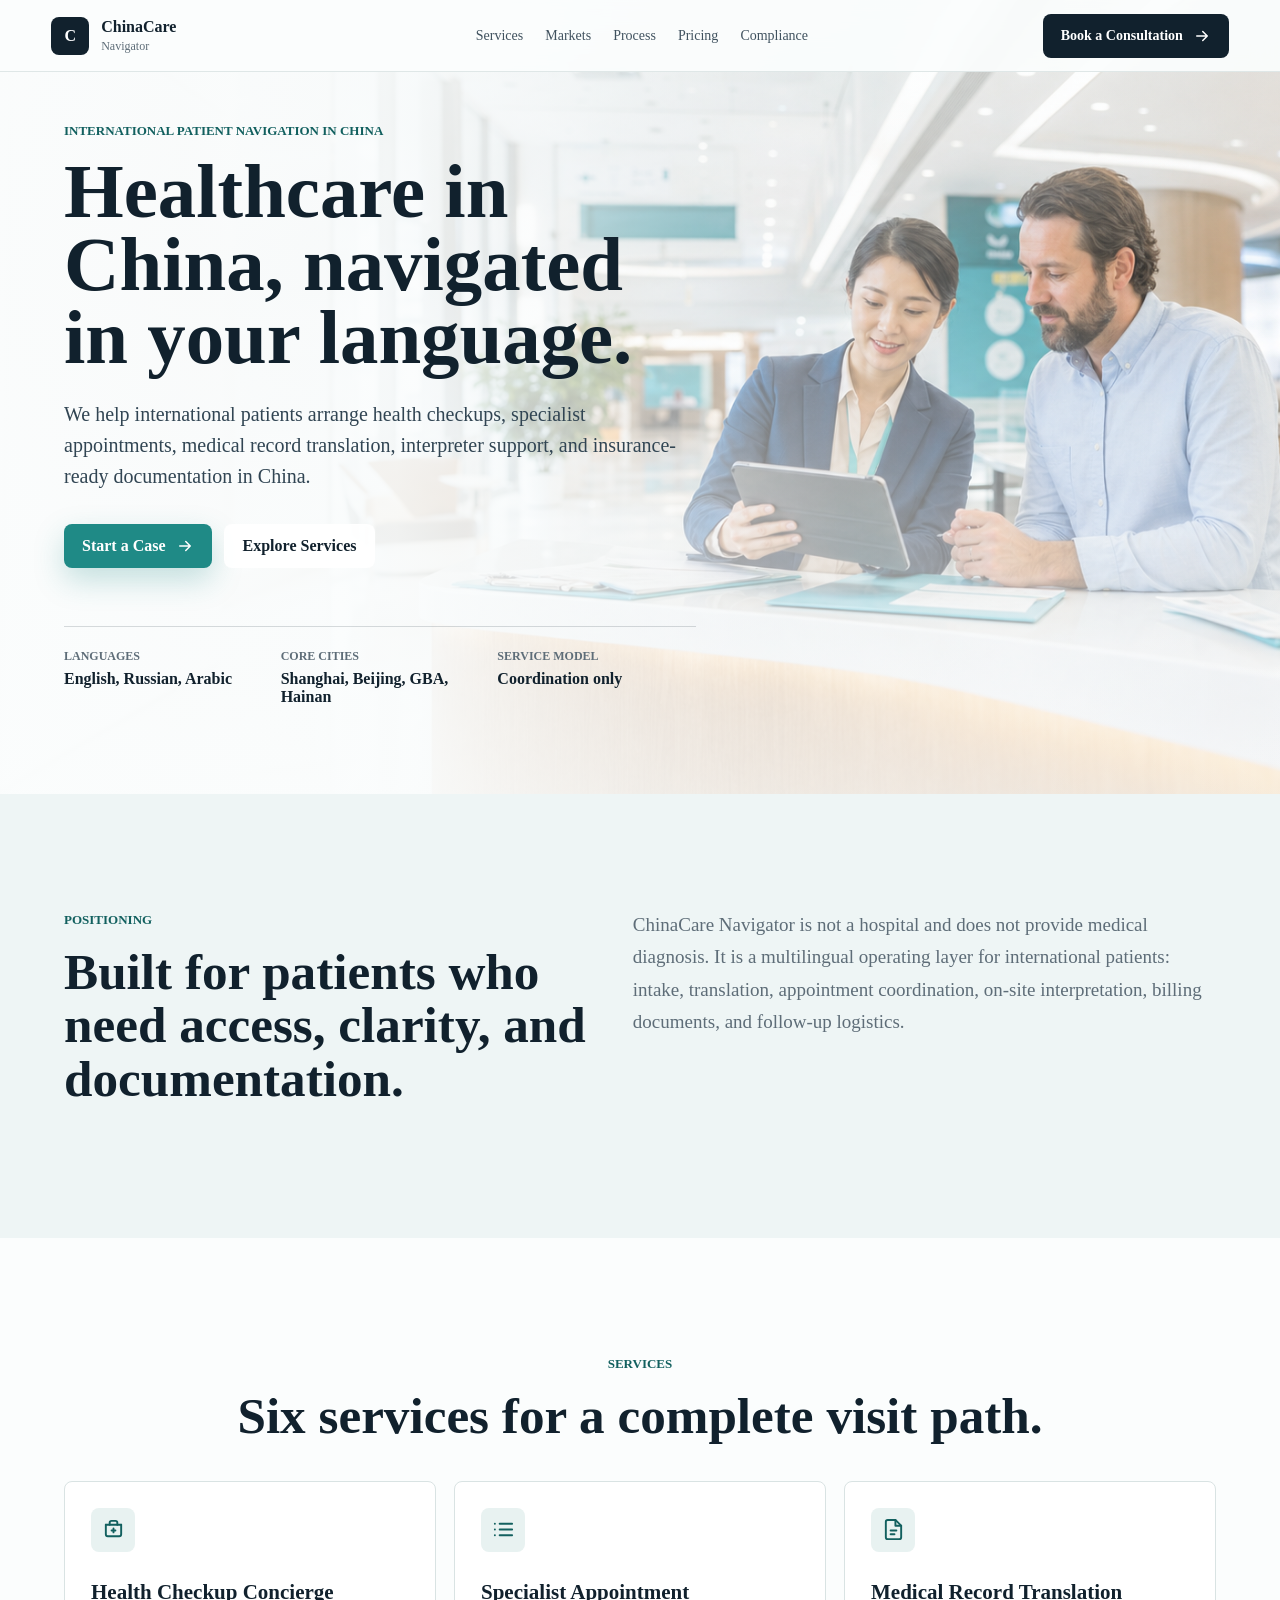
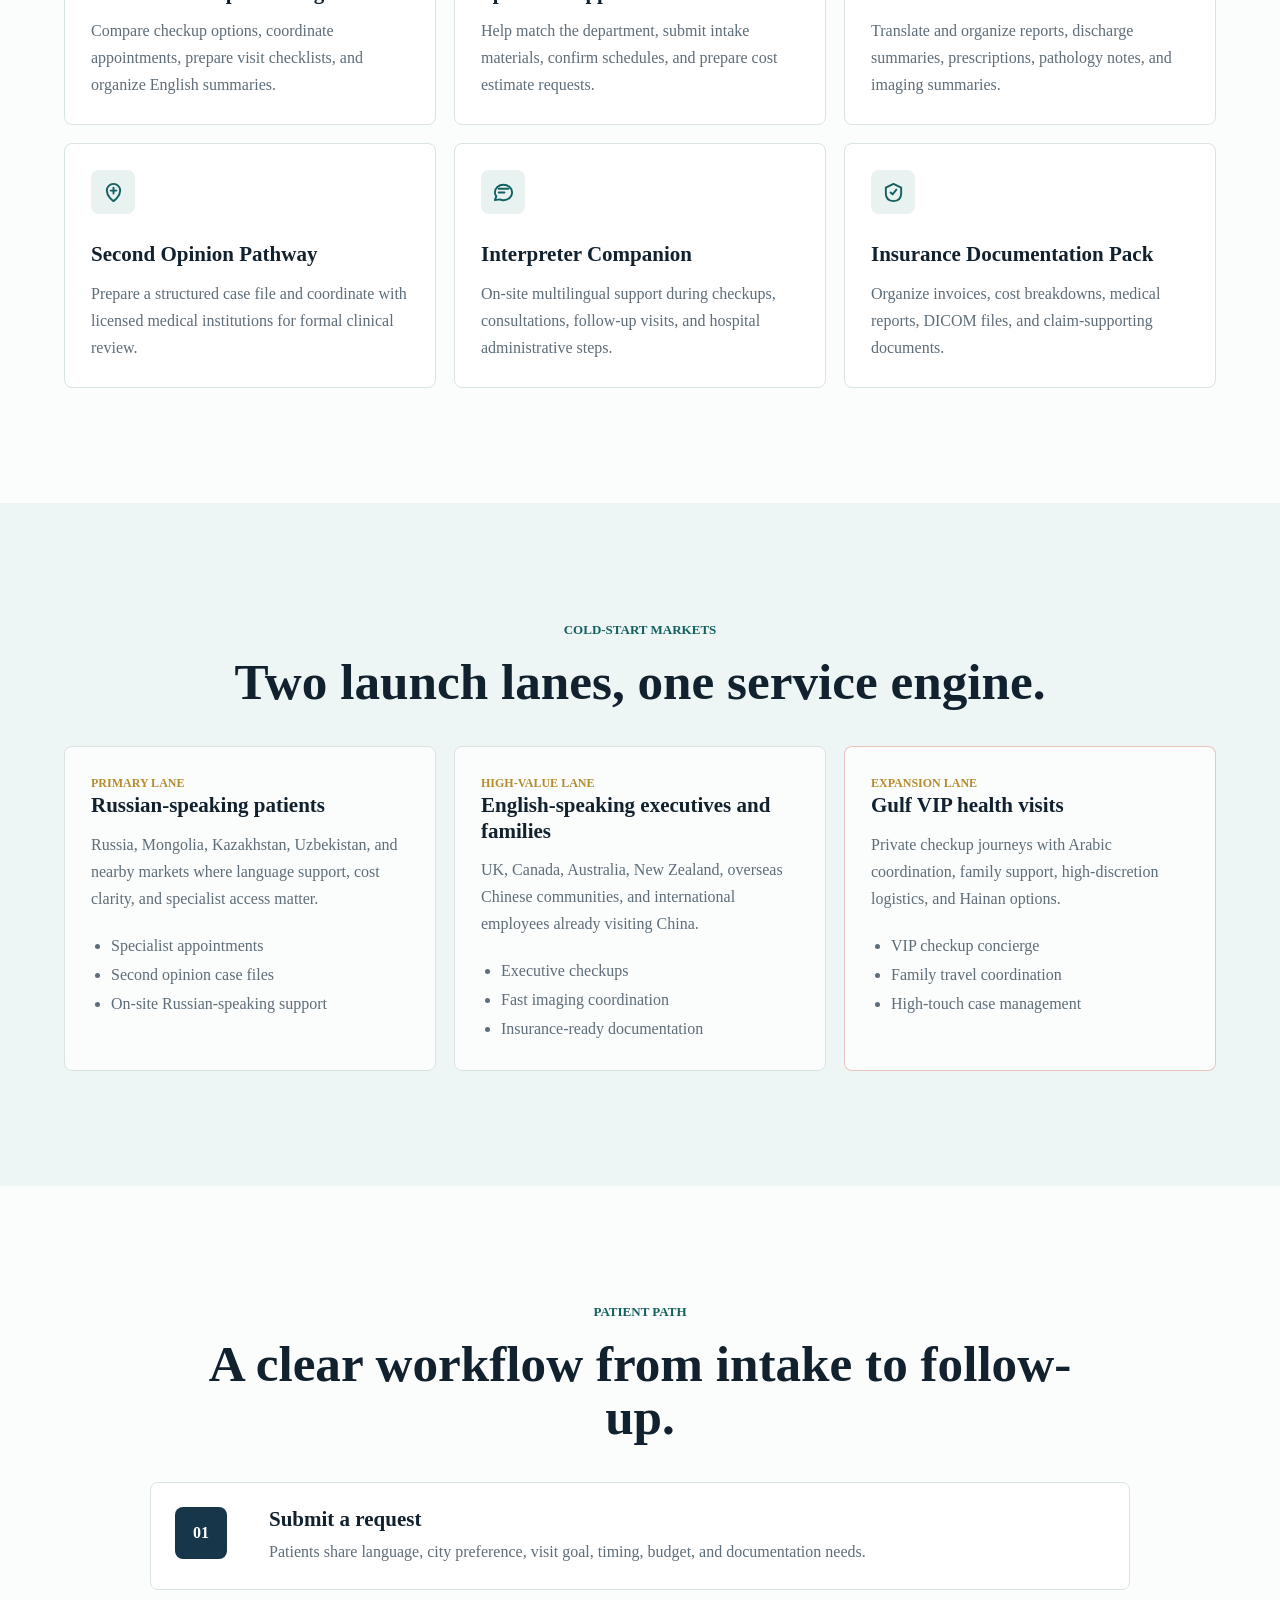
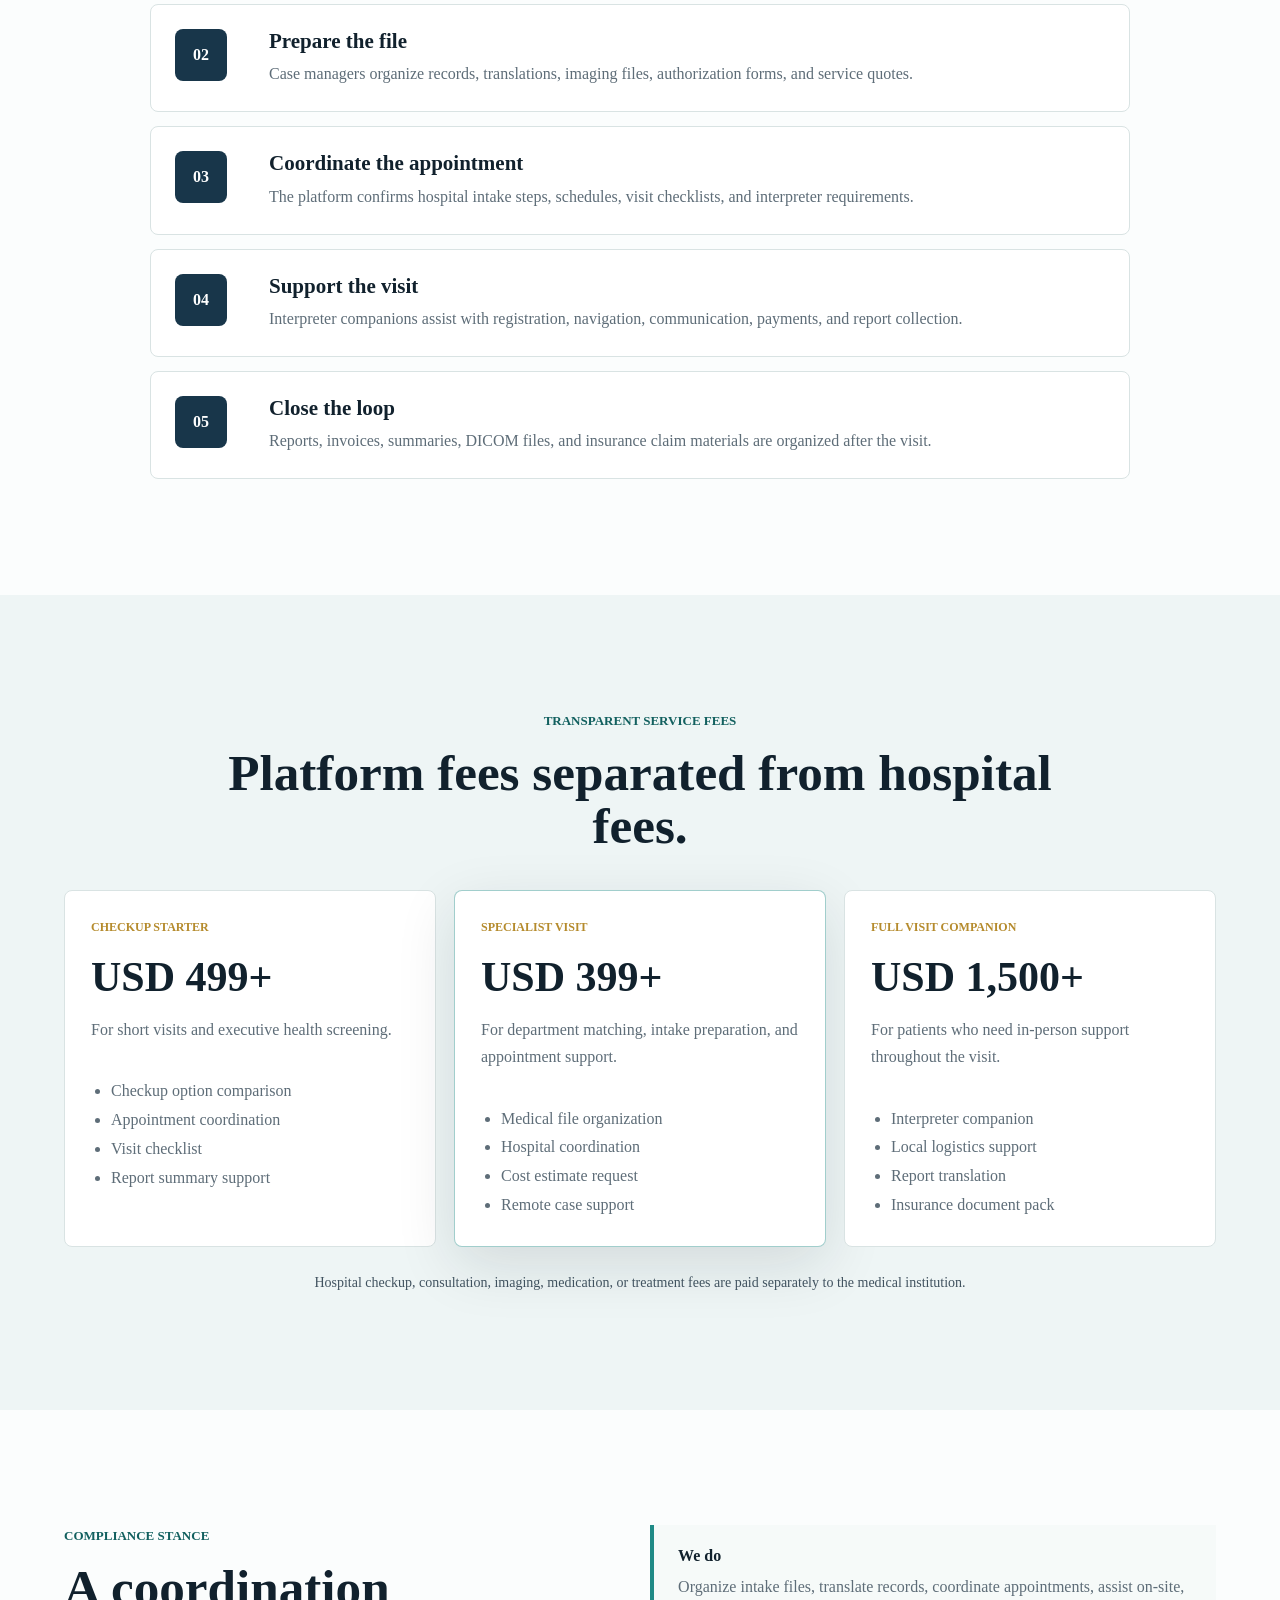
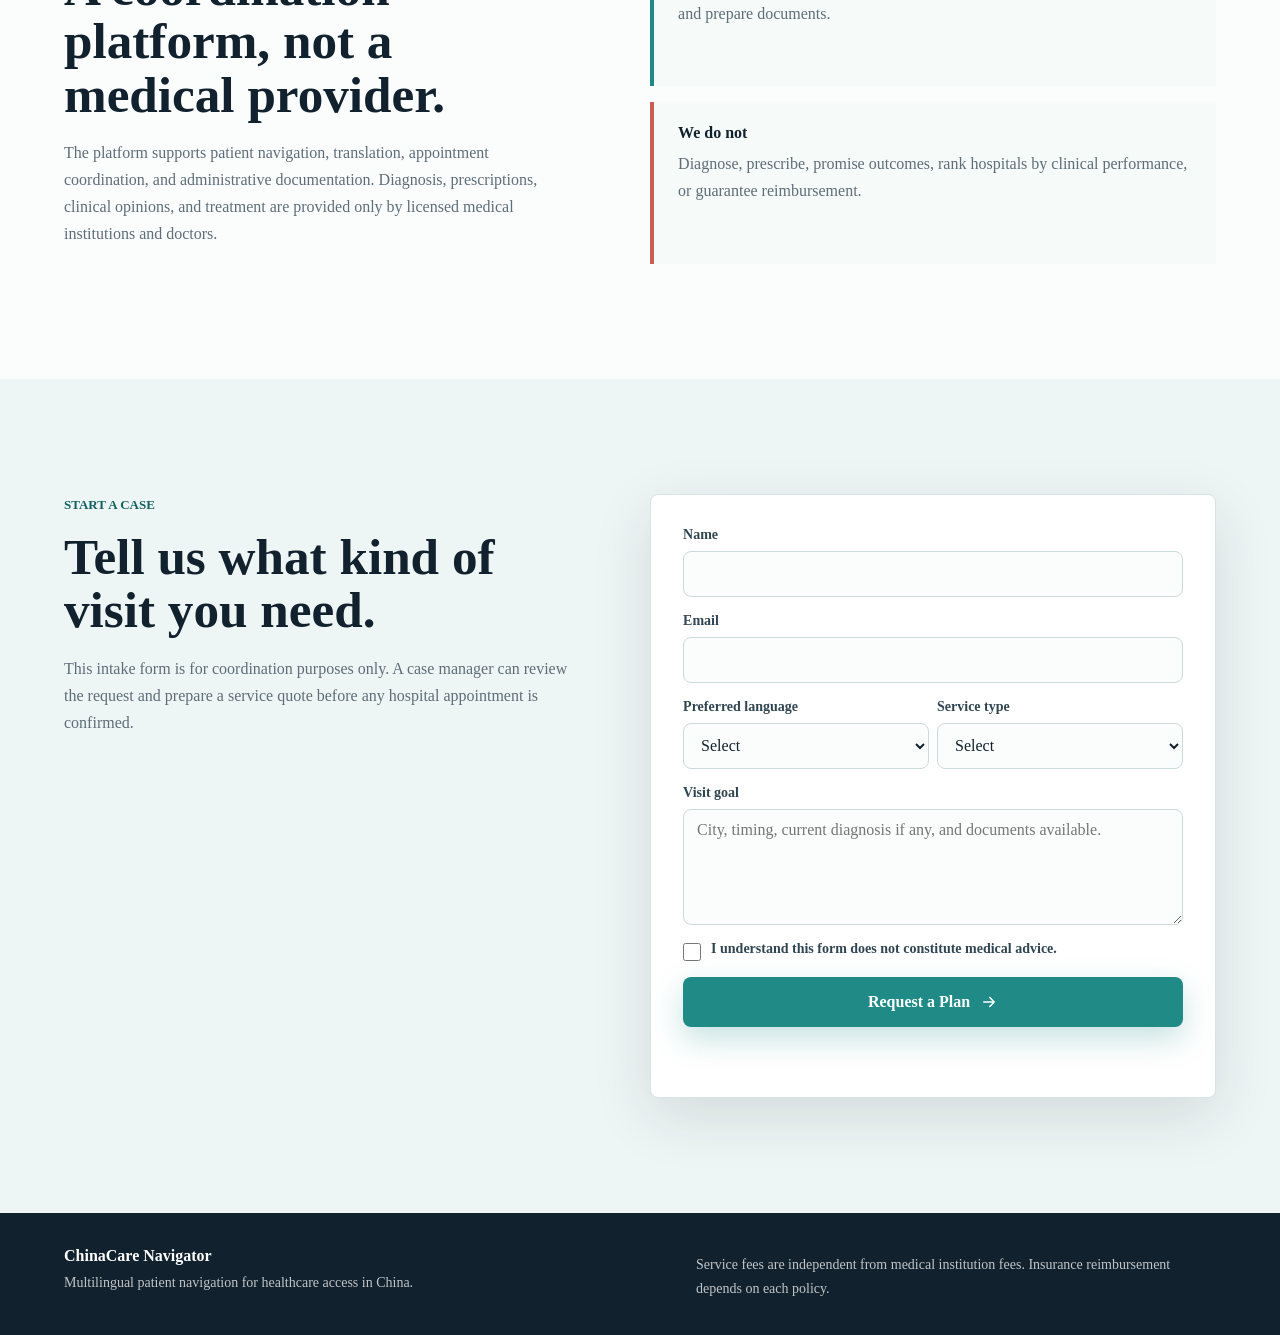
==== index.html @ fc496b17 "Create ChinaCare Navigator landing page" ====
<!doctype html>
<html lang="en">
  <head>
    <meta charset="utf-8">
    <meta name="viewport" content="width=device-width, initial-scale=1">
    <title>ChinaCare Navigator | Multilingual Patient Navigation in China</title>
    <meta
      name="description"
      content="Multilingual patient navigation for health checkups, specialist appointments, medical record translation, interpreter support, and insurance documentation in China."
    >
    <link rel="stylesheet" href="styles.css">
  </head>
  <body>
    <header class="site-header" data-elevated="false">
      <a class="brand" href="#top" aria-label="ChinaCare Navigator home">
        <span class="brand-mark" aria-hidden="true">C</span>
        <span>
          <strong>ChinaCare</strong>
          <small>Navigator</small>
        </span>
      </a>
      <nav class="nav-links" aria-label="Primary navigation">
        <a href="#services">Services</a>
        <a href="#markets">Markets</a>
        <a href="#process">Process</a>
        <a href="#pricing">Pricing</a>
        <a href="#compliance">Compliance</a>
      </nav>
      <a class="header-cta" href="#contact">
        <span>Book a Consultation</span>
        <svg viewBox="0 0 24 24" aria-hidden="true">
          <path d="M5 12h14m-6-6 6 6-6 6"></path>
        </svg>
      </a>
    </header>

    <main id="top">
      <section class="hero" aria-labelledby="hero-title">
        <img class="hero-image" src="assets/hero-concierge.png" alt="A multilingual patient navigator helping an international patient review documents in a modern hospital.">
        <div class="hero-shade" aria-hidden="true"></div>
        <div class="hero-content">
          <p class="eyebrow">International patient navigation in China</p>
          <h1 id="hero-title">Healthcare in China, navigated in your language.</h1>
          <p class="hero-copy">
            We help international patients arrange health checkups, specialist appointments, medical record translation,
            interpreter support, and insurance-ready documentation in China.
          </p>
          <div class="hero-actions" aria-label="Primary actions">
            <a class="button primary" href="#contact">
              <span>Start a Case</span>
              <svg viewBox="0 0 24 24" aria-hidden="true">
                <path d="M5 12h14m-6-6 6 6-6 6"></path>
              </svg>
            </a>
            <a class="button secondary" href="#services">Explore Services</a>
          </div>
          <dl class="hero-metrics" aria-label="Launch focus">
            <div>
              <dt>Languages</dt>
              <dd>English, Russian, Arabic</dd>
            </div>
            <div>
              <dt>Core cities</dt>
              <dd>Shanghai, Beijing, GBA, Hainan</dd>
            </div>
            <div>
              <dt>Service model</dt>
              <dd>Coordination only</dd>
            </div>
          </dl>
        </div>
      </section>

      <section class="intro band">
        <div class="section-grid">
          <div>
            <p class="eyebrow">Positioning</p>
            <h2>Built for patients who need access, clarity, and documentation.</h2>
          </div>
          <p>
            ChinaCare Navigator is not a hospital and does not provide medical diagnosis. It is a multilingual operating
            layer for international patients: intake, translation, appointment coordination, on-site interpretation,
            billing documents, and follow-up logistics.
          </p>
        </div>
      </section>

      <section class="services section" id="services" aria-labelledby="services-title">
        <div class="section-head">
          <p class="eyebrow">Services</p>
          <h2 id="services-title">Six services for a complete visit path.</h2>
        </div>
        <div class="card-grid services-grid">
          <article class="service-card">
            <span class="icon" aria-hidden="true">
              <svg viewBox="0 0 24 24"><path d="M20 7v10a2 2 0 0 1-2 2H6a2 2 0 0 1-2-2V7"></path><path d="M8 7V5a2 2 0 0 1 2-2h4a2 2 0 0 1 2 2v2"></path><path d="M4 7h16"></path><path d="M12 11v4m-2-2h4"></path></svg>
            </span>
            <h3>Health Checkup Concierge</h3>
            <p>Compare checkup options, coordinate appointments, prepare visit checklists, and organize English summaries.</p>
          </article>
          <article class="service-card">
            <span class="icon" aria-hidden="true">
              <svg viewBox="0 0 24 24"><path d="M8 6h13"></path><path d="M8 12h13"></path><path d="M8 18h13"></path><path d="M3 6h.01"></path><path d="M3 12h.01"></path><path d="M3 18h.01"></path></svg>
            </span>
            <h3>Specialist Appointment</h3>
            <p>Help match the department, submit intake materials, confirm schedules, and prepare cost estimate requests.</p>
          </article>
          <article class="service-card">
            <span class="icon" aria-hidden="true">
              <svg viewBox="0 0 24 24"><path d="M14 2H6a2 2 0 0 0-2 2v16a2 2 0 0 0 2 2h12a2 2 0 0 0 2-2V8z"></path><path d="M14 2v6h6"></path><path d="M9 13h6"></path><path d="M9 17h4"></path></svg>
            </span>
            <h3>Medical Record Translation</h3>
            <p>Translate and organize reports, discharge summaries, prescriptions, pathology notes, and imaging summaries.</p>
          </article>
          <article class="service-card">
            <span class="icon" aria-hidden="true">
              <svg viewBox="0 0 24 24"><path d="M12 21s7-4.6 7-11a7 7 0 1 0-14 0c0 6.4 7 11 7 11z"></path><path d="M9 10h6"></path><path d="M12 7v6"></path></svg>
            </span>
            <h3>Second Opinion Pathway</h3>
            <p>Prepare a structured case file and coordinate with licensed medical institutions for formal clinical review.</p>
          </article>
          <article class="service-card">
            <span class="icon" aria-hidden="true">
              <svg viewBox="0 0 24 24"><path d="M7 8h10"></path><path d="M7 12h6"></path><path d="M21 12c0 4.4-4 8-9 8a10 10 0 0 1-4-.8L3 20l1.5-4A7.2 7.2 0 0 1 3 12c0-4.4 4-8 9-8s9 3.6 9 8z"></path></svg>
            </span>
            <h3>Interpreter Companion</h3>
            <p>On-site multilingual support during checkups, consultations, follow-up visits, and hospital administrative steps.</p>
          </article>
          <article class="service-card">
            <span class="icon" aria-hidden="true">
              <svg viewBox="0 0 24 24"><path d="M12 3 4 7v6c0 5 3.4 7.7 8 8 4.6-.3 8-3 8-8V7z"></path><path d="m9 12 2 2 4-5"></path></svg>
            </span>
            <h3>Insurance Documentation Pack</h3>
            <p>Organize invoices, cost breakdowns, medical reports, DICOM files, and claim-supporting documents.</p>
          </article>
        </div>
      </section>

      <section class="markets band" id="markets" aria-labelledby="markets-title">
        <div class="section-head">
          <p class="eyebrow">Cold-start markets</p>
          <h2 id="markets-title">Two launch lanes, one service engine.</h2>
        </div>
        <div class="market-layout">
          <article class="market-panel">
            <p class="market-kicker">Primary lane</p>
            <h3>Russian-speaking patients</h3>
            <p>Russia, Mongolia, Kazakhstan, Uzbekistan, and nearby markets where language support, cost clarity, and specialist access matter.</p>
            <ul>
              <li>Specialist appointments</li>
              <li>Second opinion case files</li>
              <li>On-site Russian-speaking support</li>
            </ul>
          </article>
          <article class="market-panel">
            <p class="market-kicker">High-value lane</p>
            <h3>English-speaking executives and families</h3>
            <p>UK, Canada, Australia, New Zealand, overseas Chinese communities, and international employees already visiting China.</p>
            <ul>
              <li>Executive checkups</li>
              <li>Fast imaging coordination</li>
              <li>Insurance-ready documentation</li>
            </ul>
          </article>
          <article class="market-panel accent">
            <p class="market-kicker">Expansion lane</p>
            <h3>Gulf VIP health visits</h3>
            <p>Private checkup journeys with Arabic coordination, family support, high-discretion logistics, and Hainan options.</p>
            <ul>
              <li>VIP checkup concierge</li>
              <li>Family travel coordination</li>
              <li>High-touch case management</li>
            </ul>
          </article>
        </div>
      </section>

      <section class="process section" id="process" aria-labelledby="process-title">
        <div class="section-head">
          <p class="eyebrow">Patient path</p>
          <h2 id="process-title">A clear workflow from intake to follow-up.</h2>
        </div>
        <ol class="timeline">
          <li>
            <span>01</span>
            <div>
              <h3>Submit a request</h3>
              <p>Patients share language, city preference, visit goal, timing, budget, and documentation needs.</p>
            </div>
          </li>
          <li>
            <span>02</span>
            <div>
              <h3>Prepare the file</h3>
              <p>Case managers organize records, translations, imaging files, authorization forms, and service quotes.</p>
            </div>
          </li>
          <li>
            <span>03</span>
            <div>
              <h3>Coordinate the appointment</h3>
              <p>The platform confirms hospital intake steps, schedules, visit checklists, and interpreter requirements.</p>
            </div>
          </li>
          <li>
            <span>04</span>
            <div>
              <h3>Support the visit</h3>
              <p>Interpreter companions assist with registration, navigation, communication, payments, and report collection.</p>
            </div>
          </li>
          <li>
            <span>05</span>
            <div>
              <h3>Close the loop</h3>
              <p>Reports, invoices, summaries, DICOM files, and insurance claim materials are organized after the visit.</p>
            </div>
          </li>
        </ol>
      </section>

      <section class="pricing band" id="pricing" aria-labelledby="pricing-title">
        <div class="section-head">
          <p class="eyebrow">Transparent service fees</p>
          <h2 id="pricing-title">Platform fees separated from hospital fees.</h2>
        </div>
        <div class="pricing-grid">
          <article class="price-card">
            <p class="plan">Checkup Starter</p>
            <h3>USD 499+</h3>
            <p>For short visits and executive health screening.</p>
            <ul>
              <li>Checkup option comparison</li>
              <li>Appointment coordination</li>
              <li>Visit checklist</li>
              <li>Report summary support</li>
            </ul>
          </article>
          <article class="price-card featured">
            <p class="plan">Specialist Visit</p>
            <h3>USD 399+</h3>
            <p>For department matching, intake preparation, and appointment support.</p>
            <ul>
              <li>Medical file organization</li>
              <li>Hospital coordination</li>
              <li>Cost estimate request</li>
              <li>Remote case support</li>
            </ul>
          </article>
          <article class="price-card">
            <p class="plan">Full Visit Companion</p>
            <h3>USD 1,500+</h3>
            <p>For patients who need in-person support throughout the visit.</p>
            <ul>
              <li>Interpreter companion</li>
              <li>Local logistics support</li>
              <li>Report translation</li>
              <li>Insurance document pack</li>
            </ul>
          </article>
        </div>
        <p class="pricing-note">
          Hospital checkup, consultation, imaging, medication, or treatment fees are paid separately to the medical institution.
        </p>
      </section>

      <section class="compliance section" id="compliance" aria-labelledby="compliance-title">
        <div class="compliance-layout">
          <div>
            <p class="eyebrow">Compliance stance</p>
            <h2 id="compliance-title">A coordination platform, not a medical provider.</h2>
            <p>
              The platform supports patient navigation, translation, appointment coordination, and administrative
              documentation. Diagnosis, prescriptions, clinical opinions, and treatment are provided only by licensed
              medical institutions and doctors.
            </p>
          </div>
          <div class="rules">
            <div>
              <strong>We do</strong>
              <p>Organize intake files, translate records, coordinate appointments, assist on-site, and prepare documents.</p>
            </div>
            <div>
              <strong>We do not</strong>
              <p>Diagnose, prescribe, promise outcomes, rank hospitals by clinical performance, or guarantee reimbursement.</p>
            </div>
          </div>
        </div>
      </section>

      <section class="contact band" id="contact" aria-labelledby="contact-title">
        <div class="contact-layout">
          <div>
            <p class="eyebrow">Start a case</p>
            <h2 id="contact-title">Tell us what kind of visit you need.</h2>
            <p>
              This intake form is for coordination purposes only. A case manager can review the request and prepare a
              service quote before any hospital appointment is confirmed.
            </p>
          </div>
          <form class="intake-form" id="intake-form" novalidate>
            <div class="form-row">
              <label for="name">Name</label>
              <input id="name" name="name" type="text" autocomplete="name" required>
            </div>
            <div class="form-row">
              <label for="email">Email</label>
              <input id="email" name="email" type="email" autocomplete="email" required>
            </div>
            <div class="form-row split">
              <div>
                <label for="language">Preferred language</label>
                <select id="language" name="language" required>
                  <option value="">Select</option>
                  <option>English</option>
                  <option>Russian</option>
                  <option>Arabic</option>
                  <option>Chinese</option>
                  <option>Other</option>
                </select>
              </div>
              <div>
                <label for="service">Service type</label>
                <select id="service" name="service" required>
                  <option value="">Select</option>
                  <option>Health checkup</option>
                  <option>Specialist appointment</option>
                  <option>Second opinion</option>
                  <option>Interpreter companion</option>
                  <option>Insurance documentation</option>
                </select>
              </div>
            </div>
            <div class="form-row">
              <label for="message">Visit goal</label>
              <textarea id="message" name="message" rows="4" placeholder="City, timing, current diagnosis if any, and documents available." required></textarea>
            </div>
            <label class="consent">
              <input type="checkbox" id="consent" required>
              <span>I understand this form does not constitute medical advice.</span>
            </label>
            <button class="button primary form-button" type="submit">
              <span>Request a Plan</span>
              <svg viewBox="0 0 24 24" aria-hidden="true">
                <path d="M5 12h14m-6-6 6 6-6 6"></path>
              </svg>
            </button>
            <p class="form-status" id="form-status" role="status" aria-live="polite"></p>
          </form>
        </div>
      </section>
    </main>

    <footer class="site-footer">
      <div>
        <strong>ChinaCare Navigator</strong>
        <p>Multilingual patient navigation for healthcare access in China.</p>
      </div>
      <p>Service fees are independent from medical institution fees. Insurance reimbursement depends on each policy.</p>
    </footer>

    <script src="script.js"></script>
  </body>
</html>
---- styles.css ----
:root {
  --ink: #11212d;
  --muted: #5e6d78;
  --soft: #eef5f5;
  --panel: #ffffff;
  --line: #d9e3e3;
  --teal: #1f8a86;
  --teal-dark: #12605f;
  --coral: #c85f50;
  --gold: #b58b2d;
  --navy: #18364a;
  --shadow: 0 18px 60px rgba(17, 33, 45, 0.12);
  color-scheme: light;
}

* {
  box-sizing: border-box;
}

html {
  scroll-behavior: smooth;
}

body {
  margin: 0;
  color: var(--ink);
  font-family: Inter, ui-sans-serif, system-ui, -apple-system, BlinkMacSystemFont, "Segoe UI", Arial, sans-serif;
  background: #fbfdfd;
}

body,
button,
input,
select,
textarea {
  font: inherit;
}

a {
  color: inherit;
  text-decoration: none;
}

img {
  display: block;
  max-width: 100%;
}

svg {
  fill: none;
  stroke: currentColor;
  stroke-linecap: round;
  stroke-linejoin: round;
  stroke-width: 2;
}

.site-header {
  align-items: center;
  background: rgba(251, 253, 253, 0.92);
  border-bottom: 1px solid rgba(217, 227, 227, 0.8);
  display: flex;
  gap: 24px;
  height: 72px;
  justify-content: space-between;
  left: 0;
  padding: 0 clamp(18px, 4vw, 56px);
  position: fixed;
  right: 0;
  top: 0;
  z-index: 10;
  backdrop-filter: blur(14px);
}

.site-header[data-elevated="true"] {
  box-shadow: 0 10px 28px rgba(17, 33, 45, 0.08);
}

.brand {
  align-items: center;
  display: inline-flex;
  gap: 12px;
  min-width: 190px;
}

.brand-mark {
  align-items: center;
  background: var(--ink);
  border-radius: 8px;
  color: #fff;
  display: inline-flex;
  font-weight: 800;
  height: 38px;
  justify-content: center;
  width: 38px;
}

.brand strong,
.brand small {
  display: block;
  line-height: 1.05;
}

.brand small {
  color: var(--muted);
  font-size: 12px;
  margin-top: 4px;
}

.nav-links {
  align-items: center;
  display: flex;
  gap: 22px;
  color: #40525f;
  font-size: 14px;
}

.nav-links a {
  padding: 10px 0;
}

.nav-links a:hover {
  color: var(--teal-dark);
}

.header-cta,
.button {
  align-items: center;
  border-radius: 8px;
  display: inline-flex;
  font-weight: 750;
  gap: 10px;
  justify-content: center;
  min-height: 44px;
  padding: 0 18px;
  transition: transform 160ms ease, box-shadow 160ms ease, background 160ms ease;
  white-space: nowrap;
}

.header-cta {
  background: var(--ink);
  color: #fff;
  font-size: 14px;
}

.button svg,
.header-cta svg {
  height: 18px;
  width: 18px;
}

.button:hover,
.header-cta:hover {
  transform: translateY(-1px);
}

.button.primary {
  background: var(--teal);
  box-shadow: 0 12px 30px rgba(31, 138, 134, 0.25);
  color: #fff;
}

.button.primary:hover {
  background: var(--teal-dark);
}

.button.secondary {
  background: rgba(255, 255, 255, 0.9);
  border: 1px solid rgba(255, 255, 255, 0.8);
  color: var(--ink);
}

.hero {
  min-height: 760px;
  overflow: hidden;
  position: relative;
}

.hero-image,
.hero-shade {
  height: 100%;
  inset: 0;
  position: absolute;
  width: 100%;
}

.hero-image {
  object-fit: cover;
  object-position: center;
}

.hero-shade {
  background:
    linear-gradient(90deg, rgba(251, 253, 253, 0.96) 0%, rgba(251, 253, 253, 0.88) 31%, rgba(251, 253, 253, 0.38) 58%, rgba(251, 253, 253, 0.08) 100%),
    linear-gradient(180deg, rgba(251, 253, 253, 0.4) 0%, rgba(251, 253, 253, 0) 34%, rgba(251, 253, 253, 0.72) 100%);
}

.hero-content {
  display: flex;
  flex-direction: column;
  justify-content: center;
  min-height: 760px;
  padding: 120px clamp(22px, 5vw, 72px) 88px;
  position: relative;
  width: min(760px, 100%);
  z-index: 1;
}

.eyebrow {
  color: var(--teal-dark);
  font-size: 13px;
  font-weight: 800;
  letter-spacing: 0;
  margin: 0 0 14px;
  text-transform: uppercase;
}

h1,
h2,
h3,
p {
  margin-top: 0;
}

h1 {
  font-size: clamp(44px, 6vw, 82px);
  letter-spacing: 0;
  line-height: 0.95;
  margin-bottom: 24px;
  max-width: 720px;
}

h2 {
  font-size: clamp(30px, 4vw, 52px);
  letter-spacing: 0;
  line-height: 1.04;
  margin-bottom: 18px;
}

h3 {
  font-size: 21px;
  letter-spacing: 0;
  line-height: 1.2;
  margin-bottom: 12px;
}

p {
  color: var(--muted);
  line-height: 1.7;
}

.hero-copy {
  color: #314553;
  font-size: 20px;
  line-height: 1.55;
  max-width: 680px;
}

.hero-actions {
  display: flex;
  flex-wrap: wrap;
  gap: 12px;
  margin-top: 12px;
}

.hero-metrics {
  border-top: 1px solid rgba(17, 33, 45, 0.16);
  display: grid;
  gap: 18px;
  grid-template-columns: repeat(3, minmax(0, 1fr));
  margin: 58px 0 0;
  max-width: 700px;
  padding-top: 22px;
}

.hero-metrics div {
  min-width: 0;
}

.hero-metrics dt {
  color: var(--muted);
  font-size: 12px;
  font-weight: 800;
  margin-bottom: 6px;
  text-transform: uppercase;
}

.hero-metrics dd {
  font-size: 16px;
  font-weight: 760;
  margin: 0;
}

.section,
.band {
  padding: clamp(72px, 9vw, 124px) clamp(22px, 5vw, 72px);
}

.band {
  background: var(--soft);
}

.section-head {
  margin: 0 auto 38px;
  max-width: 880px;
  text-align: center;
}

.section-grid {
  align-items: start;
  display: grid;
  gap: 44px;
  grid-template-columns: minmax(0, 0.9fr) minmax(280px, 1fr);
  margin: 0 auto;
  max-width: 1180px;
}

.section-grid p:last-child {
  font-size: 19px;
  margin-bottom: 0;
}

.card-grid,
.pricing-grid,
.market-layout {
  display: grid;
  gap: 18px;
  margin: 0 auto;
  max-width: 1180px;
}

.services-grid {
  grid-template-columns: repeat(3, minmax(0, 1fr));
}

.service-card,
.price-card,
.market-panel {
  background: var(--panel);
  border: 1px solid var(--line);
  border-radius: 8px;
  min-height: 100%;
  padding: 26px;
}

.service-card p,
.market-panel p,
.price-card p {
  margin-bottom: 0;
}

.icon {
  align-items: center;
  background: #e8f2f1;
  border-radius: 8px;
  color: var(--teal-dark);
  display: inline-flex;
  height: 44px;
  justify-content: center;
  margin-bottom: 28px;
  width: 44px;
}

.icon svg {
  height: 23px;
  width: 23px;
}

.market-layout {
  grid-template-columns: 1fr 1fr 1fr;
}

.market-panel {
  background: #fbfdfd;
}

.market-panel.accent {
  border-color: rgba(200, 95, 80, 0.35);
}

.market-kicker,
.plan {
  color: var(--gold);
  font-size: 12px;
  font-weight: 850;
  margin-bottom: 14px;
  text-transform: uppercase;
}

ul {
  color: var(--muted);
  line-height: 1.8;
  margin: 20px 0 0;
  padding-left: 20px;
}

.timeline {
  counter-reset: step;
  display: grid;
  gap: 14px;
  list-style: none;
  margin: 0 auto;
  max-width: 980px;
  padding: 0;
}

.timeline li {
  align-items: start;
  background: #fff;
  border: 1px solid var(--line);
  border-radius: 8px;
  display: grid;
  gap: 22px;
  grid-template-columns: 72px 1fr;
  padding: 24px;
}

.timeline span {
  align-items: center;
  background: var(--navy);
  border-radius: 8px;
  color: #fff;
  display: inline-flex;
  font-weight: 850;
  height: 52px;
  justify-content: center;
  width: 52px;
}

.timeline h3 {
  margin-bottom: 6px;
}

.timeline p {
  margin-bottom: 0;
}

.pricing-grid {
  grid-template-columns: repeat(3, minmax(0, 1fr));
}

.price-card {
  display: flex;
  flex-direction: column;
  gap: 14px;
}

.price-card.featured {
  border-color: rgba(31, 138, 134, 0.42);
  box-shadow: var(--shadow);
}

.price-card h3 {
  font-size: 42px;
  margin-bottom: 0;
}

.pricing-note {
  color: #40525f;
  font-size: 14px;
  margin: 24px auto 0;
  max-width: 760px;
  text-align: center;
}

.compliance-layout,
.contact-layout {
  display: grid;
  gap: clamp(28px, 6vw, 80px);
  grid-template-columns: minmax(0, 0.9fr) minmax(320px, 1fr);
  margin: 0 auto;
  max-width: 1180px;
}

.rules {
  display: grid;
  gap: 16px;
}

.rules div {
  border-left: 4px solid var(--teal);
  background: #f6faf9;
  padding: 22px 24px;
}

.rules div:last-child {
  border-left-color: var(--coral);
}

.rules strong {
  display: block;
  margin-bottom: 8px;
}

.rules p {
  margin-bottom: 0;
}

.intake-form {
  background: #fff;
  border: 1px solid var(--line);
  border-radius: 8px;
  box-shadow: var(--shadow);
  display: grid;
  gap: 16px;
  padding: clamp(22px, 4vw, 32px);
}

.form-row {
  display: grid;
  gap: 8px;
}

.form-row.split {
  grid-template-columns: 1fr 1fr;
}

.form-row.split > div {
  display: grid;
  gap: 8px;
}

label,
.consent span {
  color: #304552;
  font-size: 14px;
  font-weight: 720;
}

input,
select,
textarea {
  background: #fbfdfd;
  border: 1px solid #cddadb;
  border-radius: 8px;
  color: var(--ink);
  min-height: 46px;
  padding: 11px 13px;
  width: 100%;
}

textarea {
  min-height: 116px;
  resize: vertical;
}

input:focus,
select:focus,
textarea:focus {
  border-color: var(--teal);
  box-shadow: 0 0 0 4px rgba(31, 138, 134, 0.12);
  outline: none;
}

.consent {
  align-items: start;
  display: grid;
  gap: 10px;
  grid-template-columns: 18px 1fr;
}

.consent input {
  height: 18px;
  margin: 2px 0 0;
  min-height: 18px;
  width: 18px;
}

.form-button {
  border: 0;
  cursor: pointer;
  min-height: 50px;
}

.form-status {
  color: var(--teal-dark);
  font-size: 14px;
  font-weight: 720;
  margin: 0;
  min-height: 22px;
}

.site-footer {
  align-items: start;
  background: var(--ink);
  color: #fff;
  display: flex;
  gap: 24px;
  justify-content: space-between;
  padding: 34px clamp(22px, 5vw, 72px);
}

.site-footer p {
  color: rgba(255, 255, 255, 0.74);
  font-size: 14px;
  margin: 6px 0 0;
  max-width: 520px;
}

@media (max-width: 980px) {
  .nav-links {
    display: none;
  }

  .services-grid,
  .pricing-grid,
  .market-layout {
    grid-template-columns: 1fr 1fr;
  }

  .section-grid,
  .compliance-layout,
  .contact-layout {
    grid-template-columns: 1fr;
  }
}

@media (max-width: 720px) {
  .site-header {
    height: 66px;
    padding: 0 16px;
  }

  .brand {
    min-width: 0;
  }

  .brand small,
  .header-cta span {
    display: none;
  }

  .header-cta {
    min-width: 44px;
    padding: 0 12px;
  }

  .hero {
    min-height: 720px;
  }

  .hero-image {
    object-position: 63% center;
  }

  .hero-shade {
    background:
      linear-gradient(90deg, rgba(251, 253, 253, 0.96) 0%, rgba(251, 253, 253, 0.8) 60%, rgba(251, 253, 253, 0.28) 100%),
      linear-gradient(180deg, rgba(251, 253, 253, 0.55) 0%, rgba(251, 253, 253, 0.12) 48%, rgba(251, 253, 253, 0.9) 100%);
  }

  .hero-content {
    min-height: 720px;
    padding: 104px 18px 54px;
  }

  h1 {
    font-size: 42px;
  }

  h2 {
    font-size: 31px;
  }

  .hero-copy {
    font-size: 17px;
  }

  .hero-metrics {
    grid-template-columns: 1fr;
    margin-top: 34px;
  }

  .services-grid,
  .pricing-grid,
  .market-layout {
    grid-template-columns: 1fr;
  }

  .timeline li {
    grid-template-columns: 1fr;
  }

  .form-row.split {
    grid-template-columns: 1fr;
  }

  .site-footer {
    display: grid;
  }
}
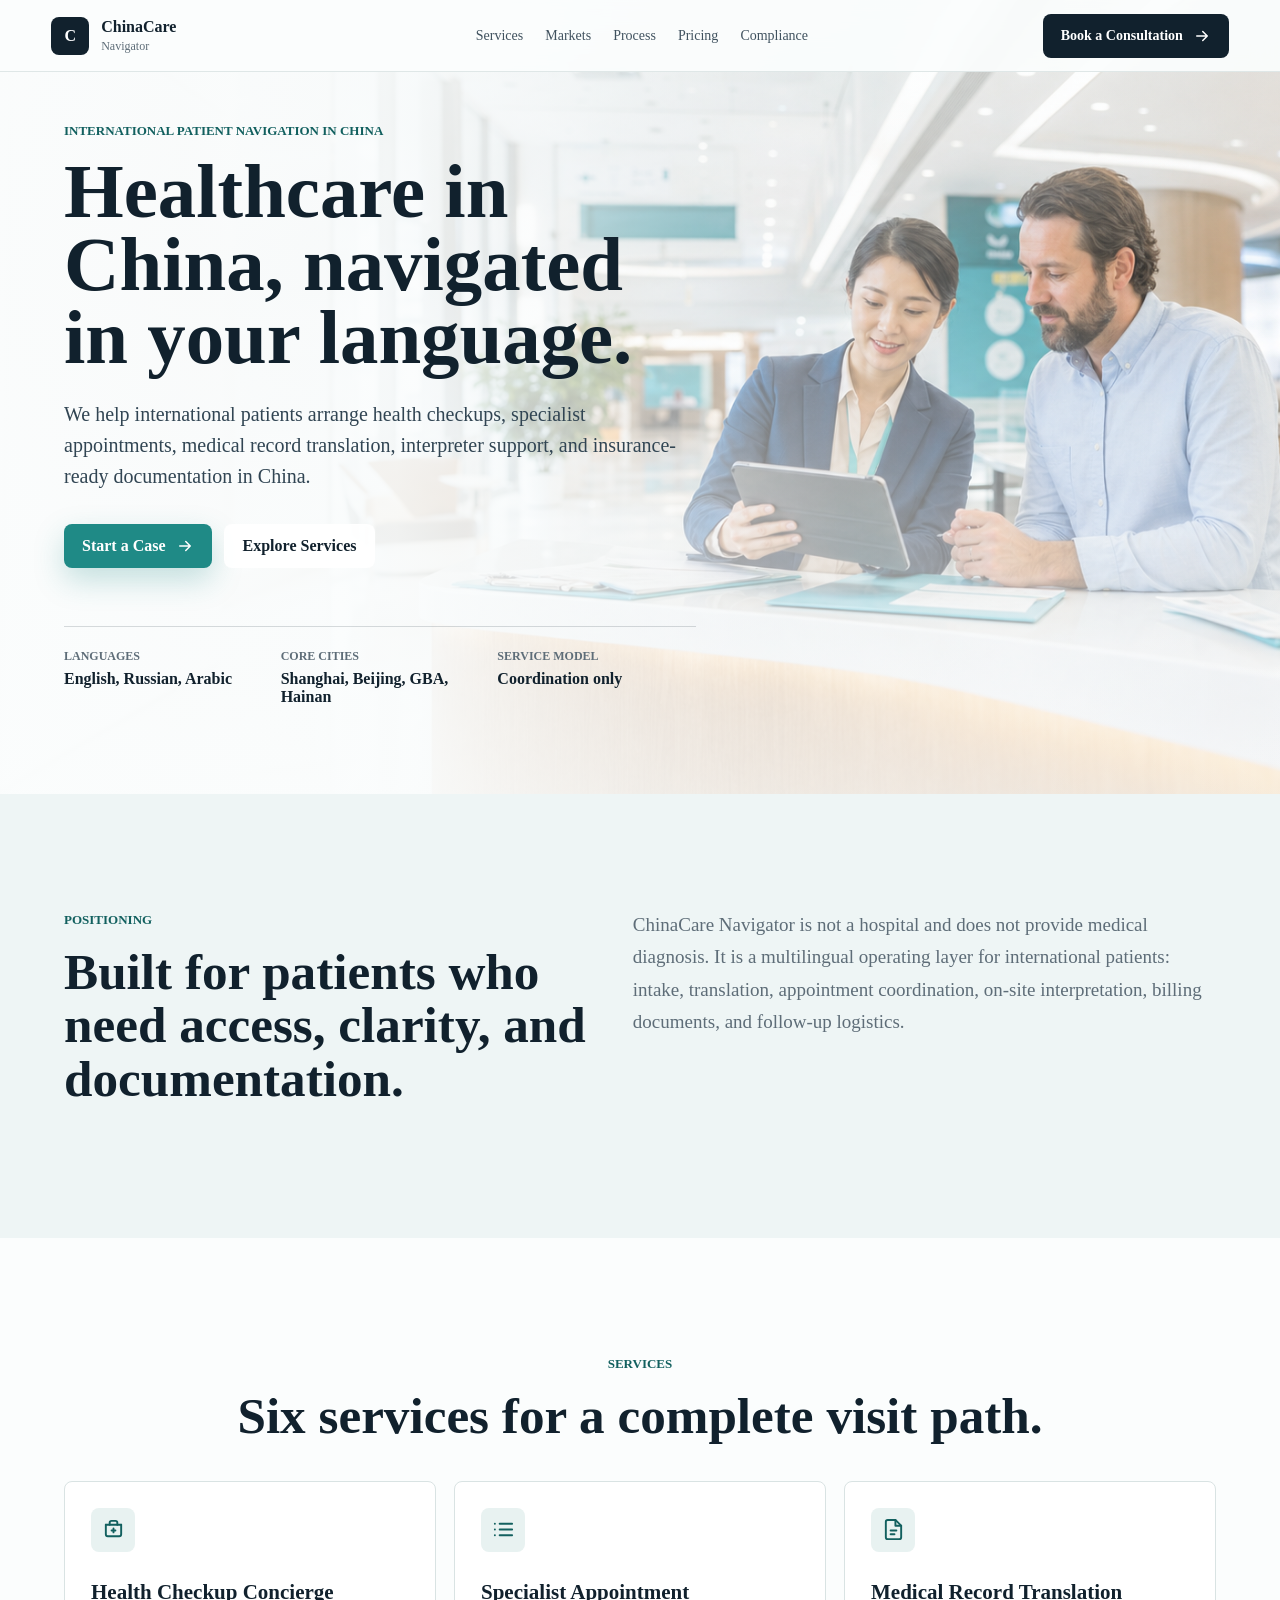
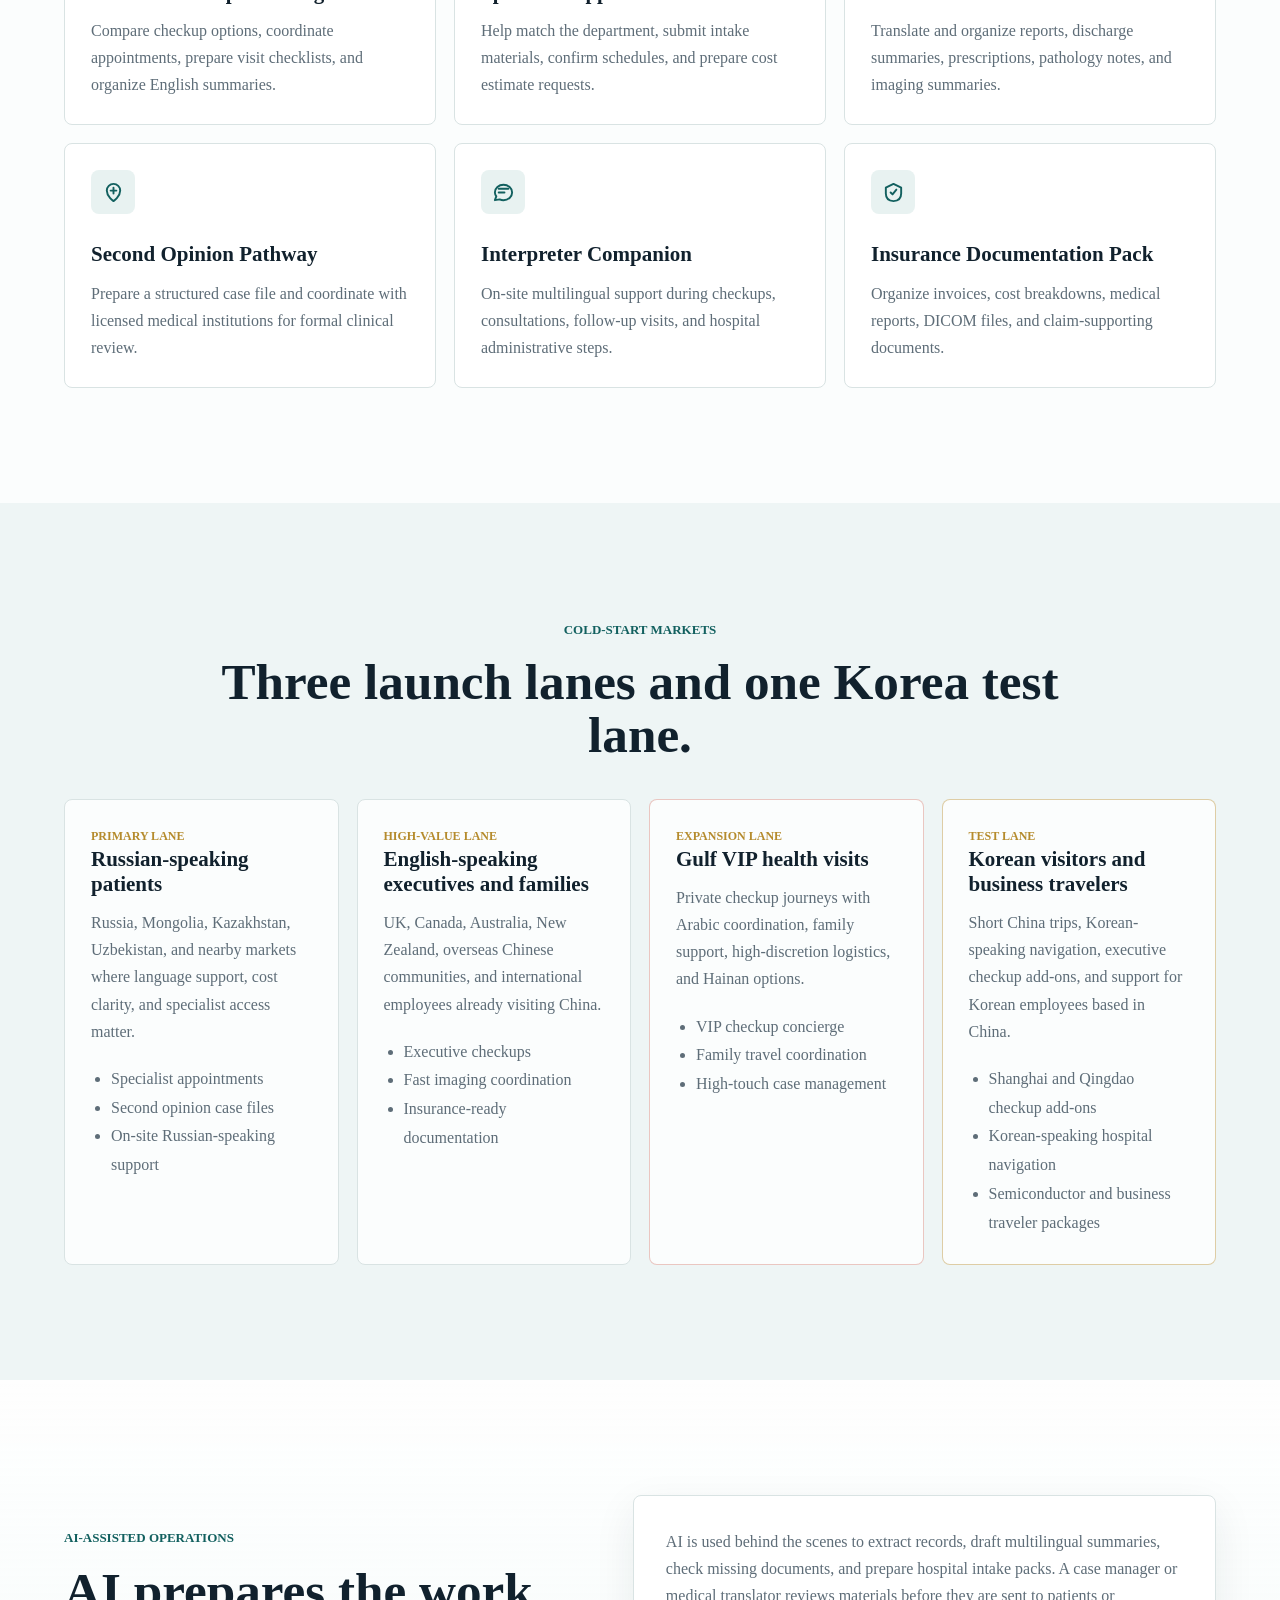
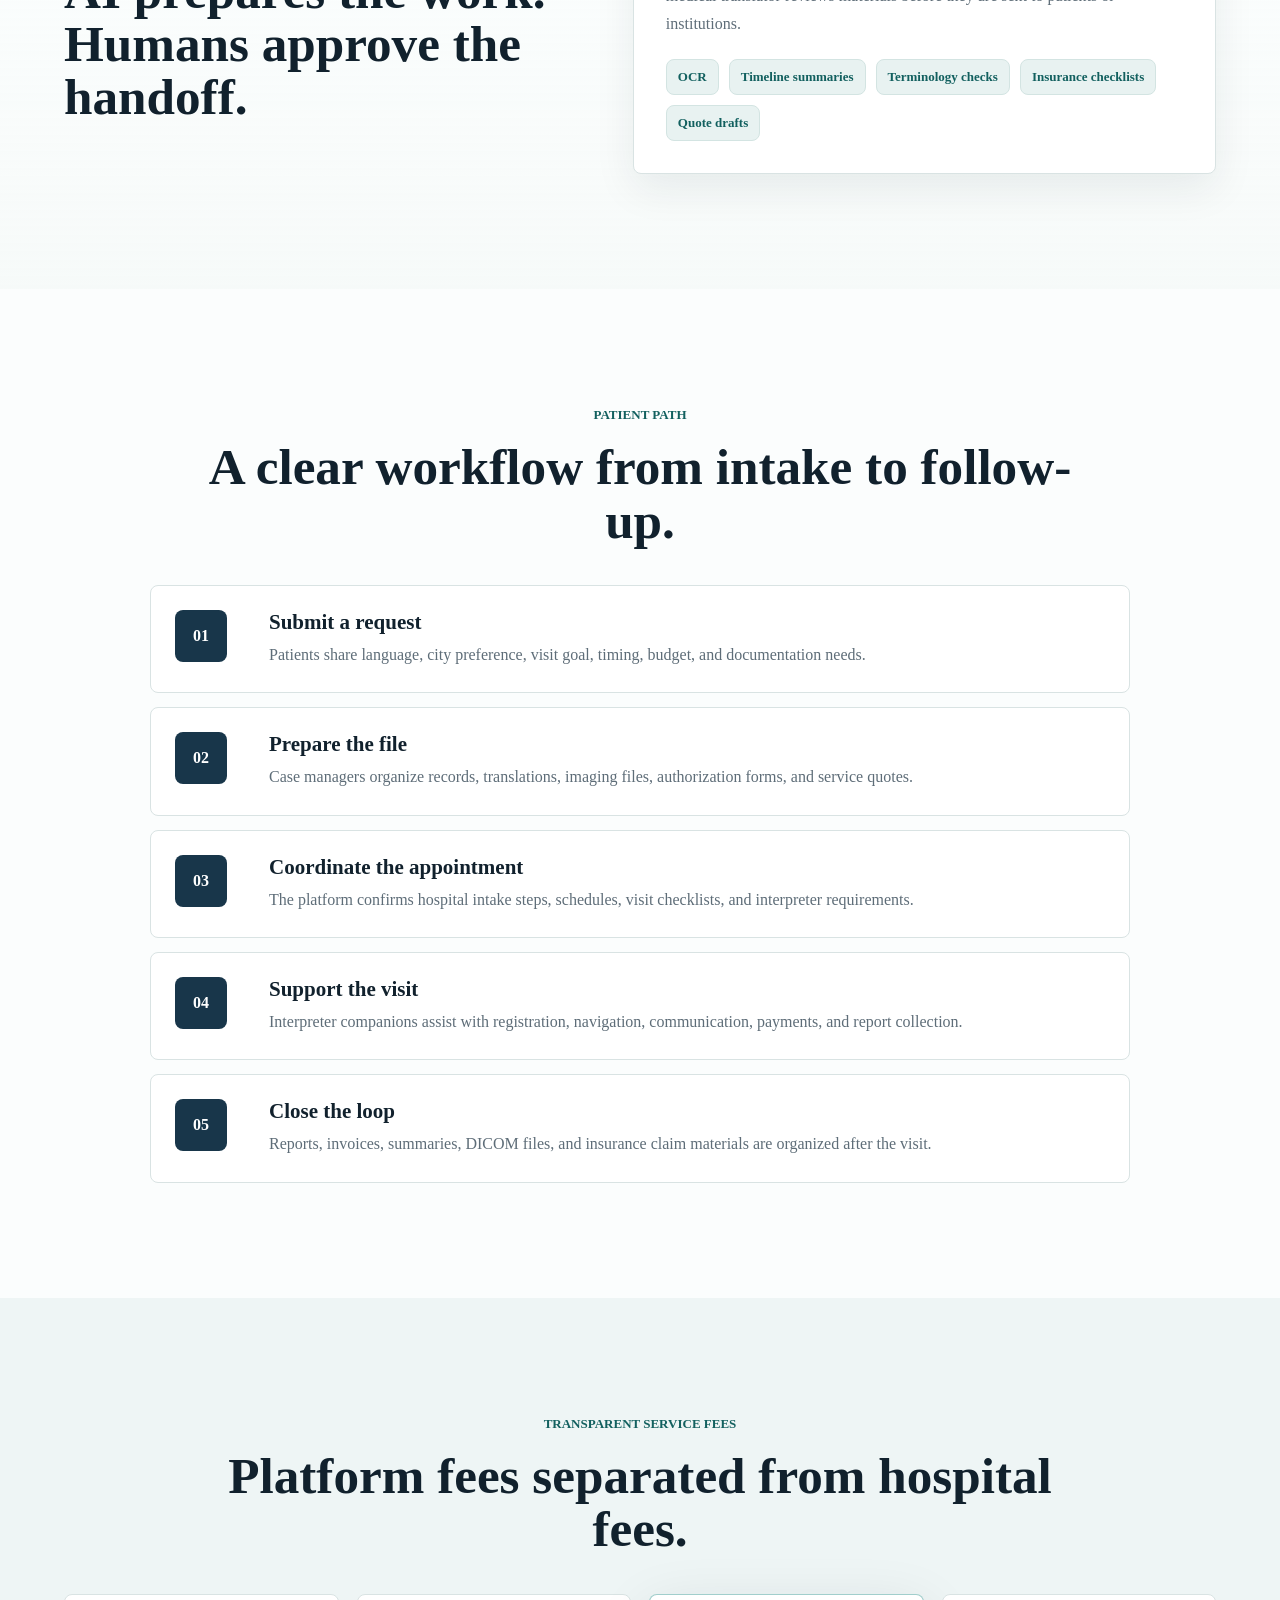
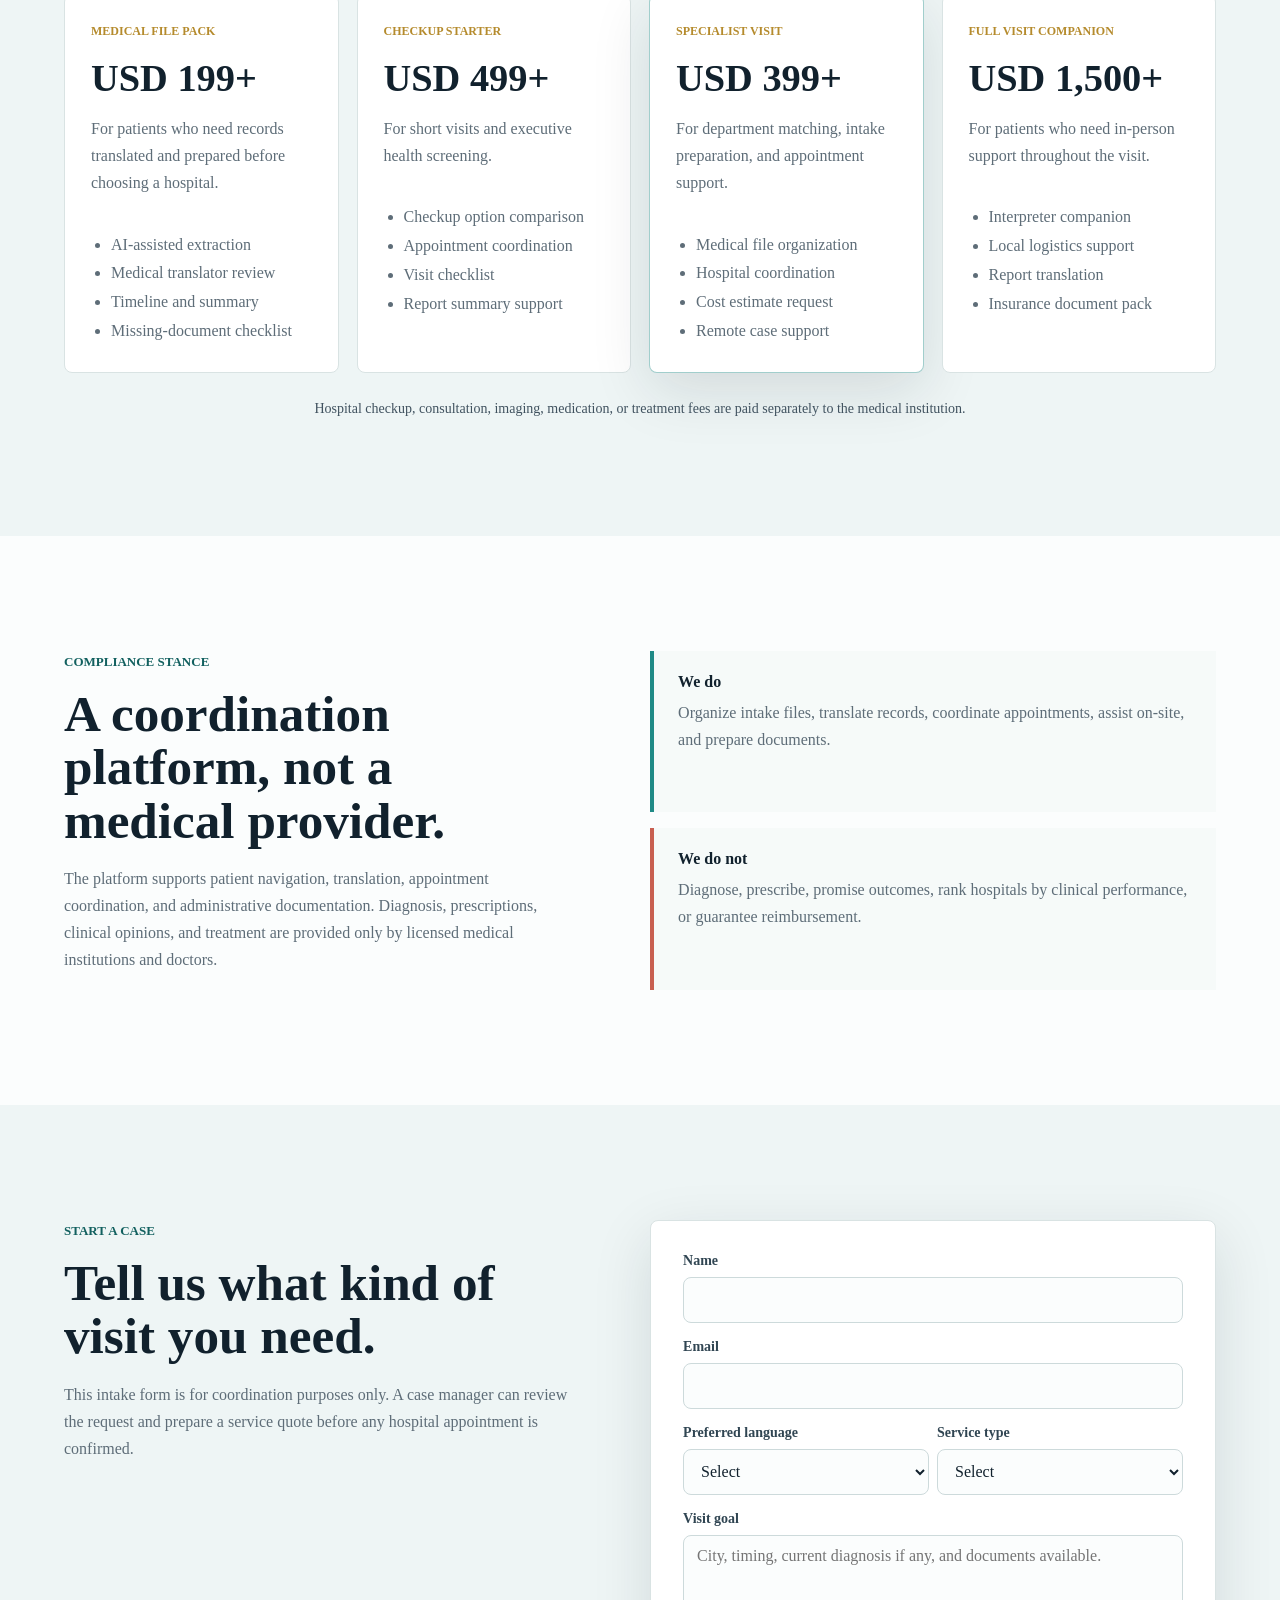
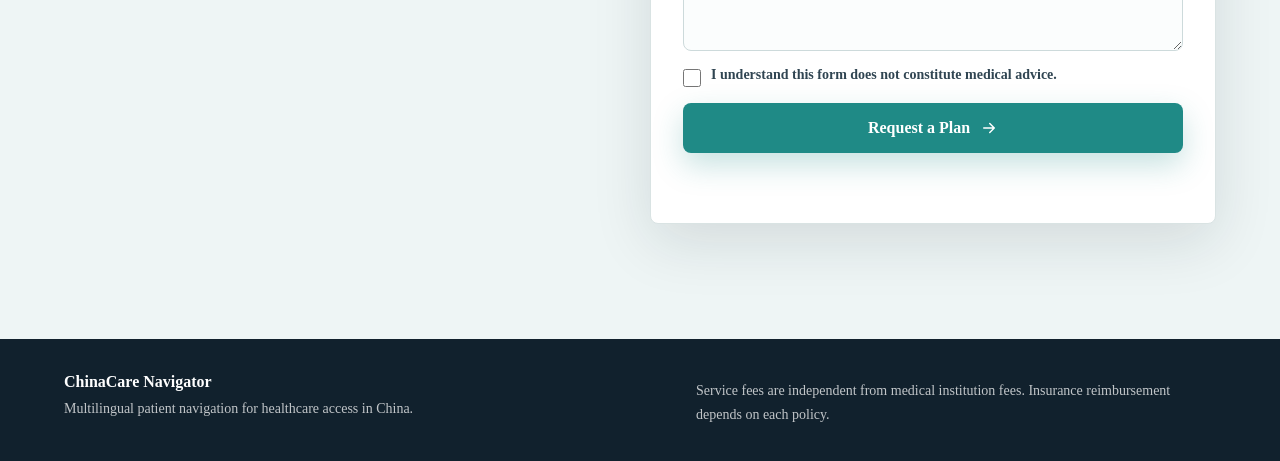
==== commit 204b1c2b: "Refine market strategy and add planning docs" ====
--- a/index.html
+++ b/index.html
@@ -139,7 +139,7 @@
       <section class="markets band" id="markets" aria-labelledby="markets-title">
         <div class="section-head">
           <p class="eyebrow">Cold-start markets</p>
-          <h2 id="markets-title">Two launch lanes, one service engine.</h2>
+          <h2 id="markets-title">Three launch lanes and one Korea test lane.</h2>
         </div>
         <div class="market-layout">
           <article class="market-panel">
@@ -172,6 +172,39 @@
               <li>High-touch case management</li>
             </ul>
           </article>
+          <article class="market-panel korea">
+            <p class="market-kicker">Test lane</p>
+            <h3>Korean visitors and business travelers</h3>
+            <p>Short China trips, Korean-speaking navigation, executive checkup add-ons, and support for Korean employees based in China.</p>
+            <ul>
+              <li>Shanghai and Qingdao checkup add-ons</li>
+              <li>Korean-speaking hospital navigation</li>
+              <li>Semiconductor and business traveler packages</li>
+            </ul>
+          </article>
+        </div>
+      </section>
+
+      <section class="ai-ops section" aria-labelledby="ai-title">
+        <div class="section-grid ai-grid">
+          <div>
+            <p class="eyebrow">AI-assisted operations</p>
+            <h2 id="ai-title">AI prepares the work. Humans approve the handoff.</h2>
+          </div>
+          <div class="ai-copy">
+            <p>
+              AI is used behind the scenes to extract records, draft multilingual summaries, check missing documents,
+              and prepare hospital intake packs. A case manager or medical translator reviews materials before they
+              are sent to patients or institutions.
+            </p>
+            <div class="capability-row" aria-label="AI operating capabilities">
+              <span>OCR</span>
+              <span>Timeline summaries</span>
+              <span>Terminology checks</span>
+              <span>Insurance checklists</span>
+              <span>Quote drafts</span>
+            </div>
+          </div>
         </div>
       </section>
 
@@ -225,6 +258,17 @@
           <h2 id="pricing-title">Platform fees separated from hospital fees.</h2>
         </div>
         <div class="pricing-grid">
+          <article class="price-card">
+            <p class="plan">Medical File Pack</p>
+            <h3>USD 199+</h3>
+            <p>For patients who need records translated and prepared before choosing a hospital.</p>
+            <ul>
+              <li>AI-assisted extraction</li>
+              <li>Medical translator review</li>
+              <li>Timeline and summary</li>
+              <li>Missing-document checklist</li>
+            </ul>
+          </article>
           <article class="price-card">
             <p class="plan">Checkup Starter</p>
             <h3>USD 499+</h3>
--- a/styles.css
+++ b/styles.css
@@ -366,7 +366,7 @@
 }
 
 .market-layout {
-  grid-template-columns: 1fr 1fr 1fr;
+  grid-template-columns: repeat(4, minmax(0, 1fr));
 }
 
 .market-panel {
@@ -375,6 +375,10 @@
 
 .market-panel.accent {
   border-color: rgba(200, 95, 80, 0.35);
+}
+
+.market-panel.korea {
+  border-color: rgba(181, 139, 45, 0.42);
 }
 
 .market-kicker,
@@ -403,6 +407,44 @@
   padding: 0;
 }
 
+.ai-ops {
+  background:
+    linear-gradient(180deg, rgba(255, 255, 255, 0.72), rgba(246, 250, 249, 0.96)),
+    #fbfdfd;
+}
+
+.ai-grid {
+  align-items: center;
+}
+
+.ai-copy {
+  background: #fff;
+  border: 1px solid var(--line);
+  border-radius: 8px;
+  box-shadow: 0 14px 42px rgba(17, 33, 45, 0.08);
+  padding: clamp(22px, 4vw, 32px);
+}
+
+.ai-copy p {
+  margin-bottom: 22px;
+}
+
+.capability-row {
+  display: flex;
+  flex-wrap: wrap;
+  gap: 10px;
+}
+
+.capability-row span {
+  background: #e8f2f1;
+  border: 1px solid #d3e4e2;
+  border-radius: 8px;
+  color: var(--teal-dark);
+  font-size: 13px;
+  font-weight: 780;
+  padding: 9px 11px;
+}
+
 .timeline li {
   align-items: start;
   background: #fff;
@@ -435,7 +477,7 @@
 }
 
 .pricing-grid {
-  grid-template-columns: repeat(3, minmax(0, 1fr));
+  grid-template-columns: repeat(4, minmax(0, 1fr));
 }
 
 .price-card {
@@ -450,7 +492,7 @@
 }
 
 .price-card h3 {
-  font-size: 42px;
+  font-size: clamp(30px, 3vw, 42px);
   margin-bottom: 0;
 }
 
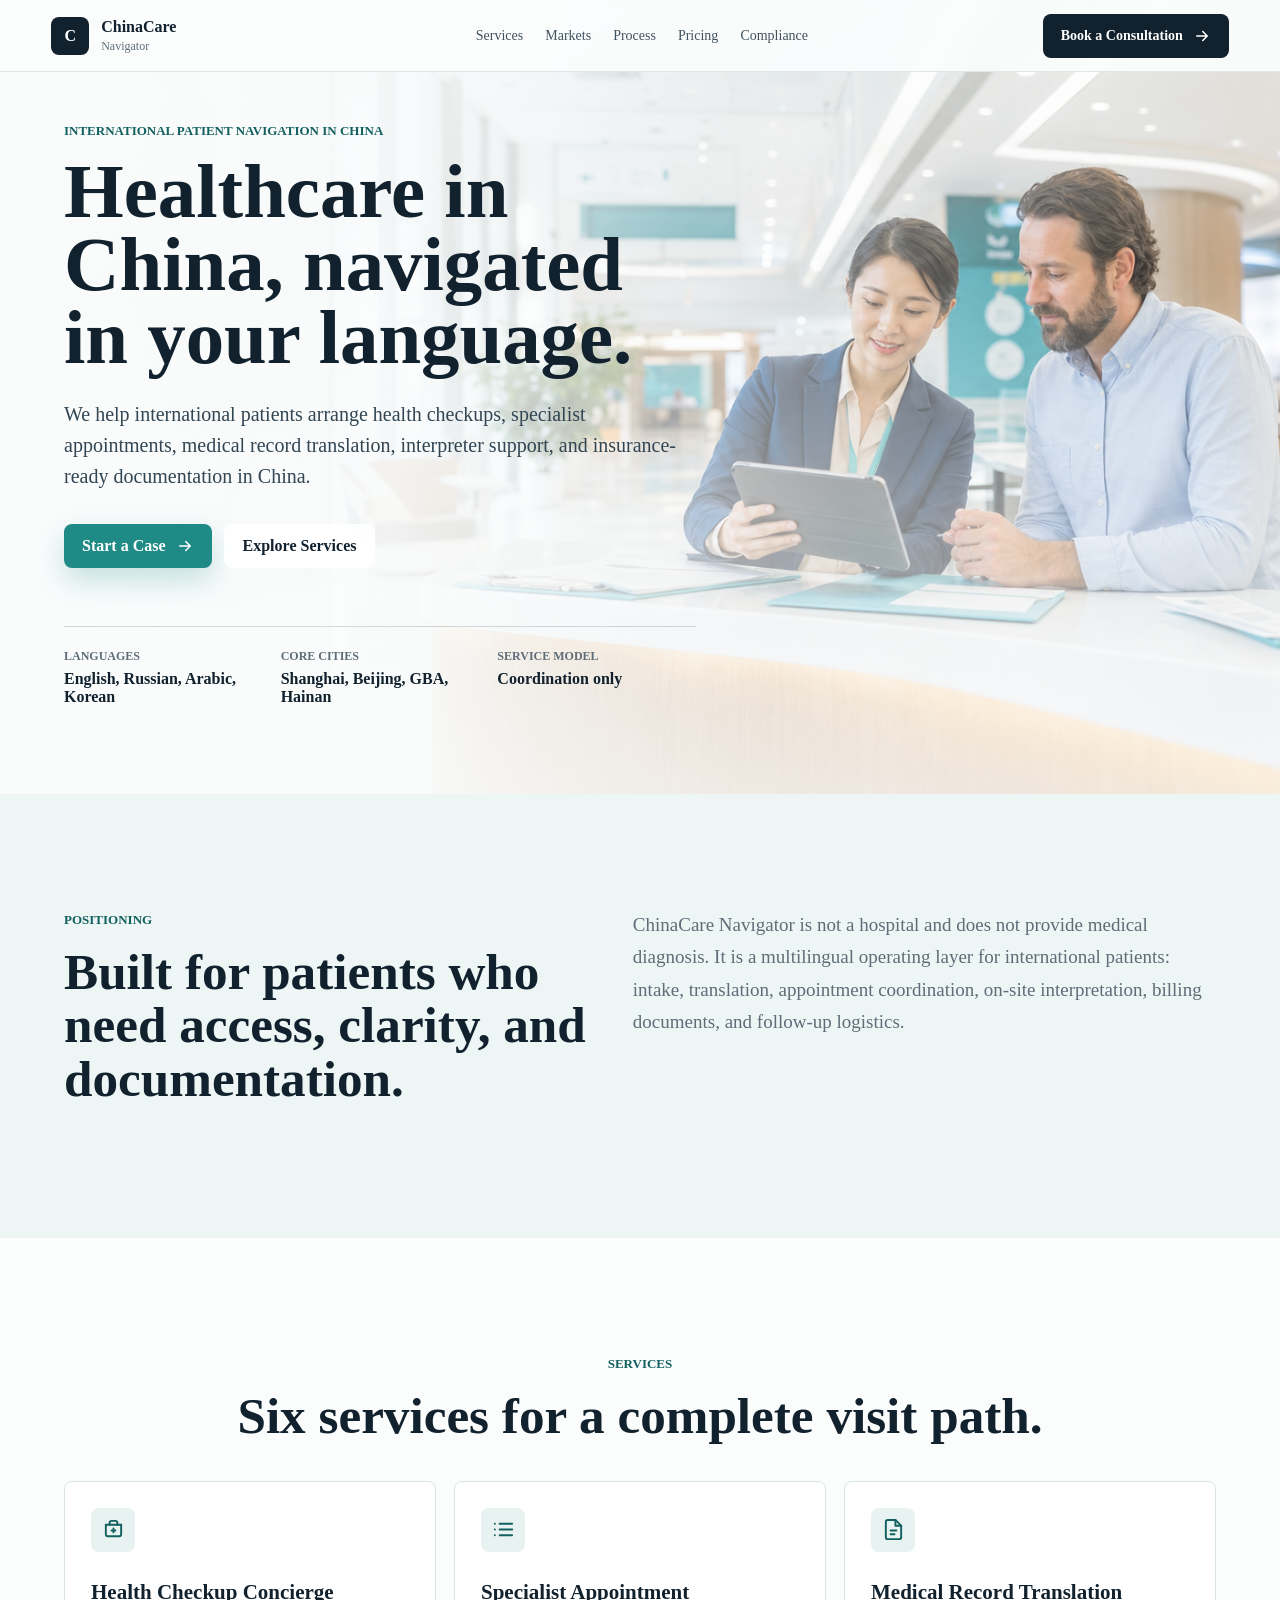
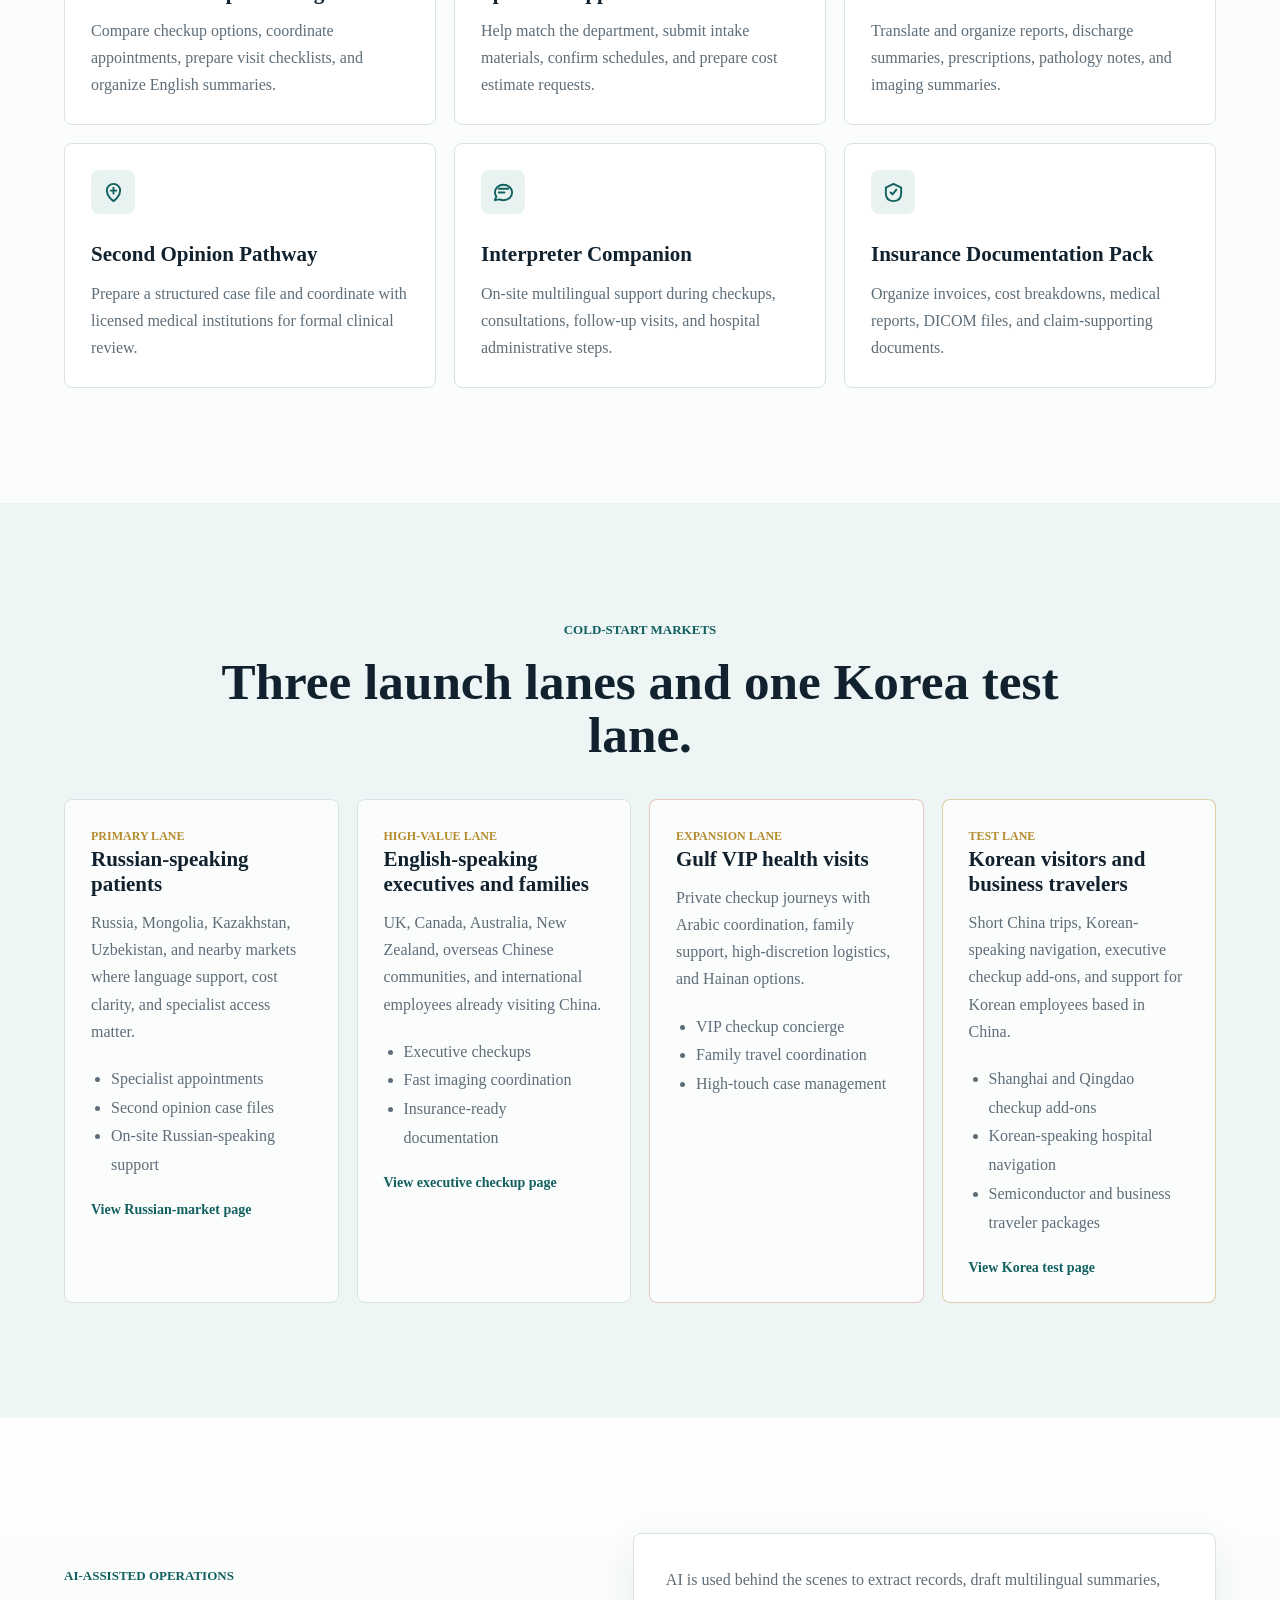
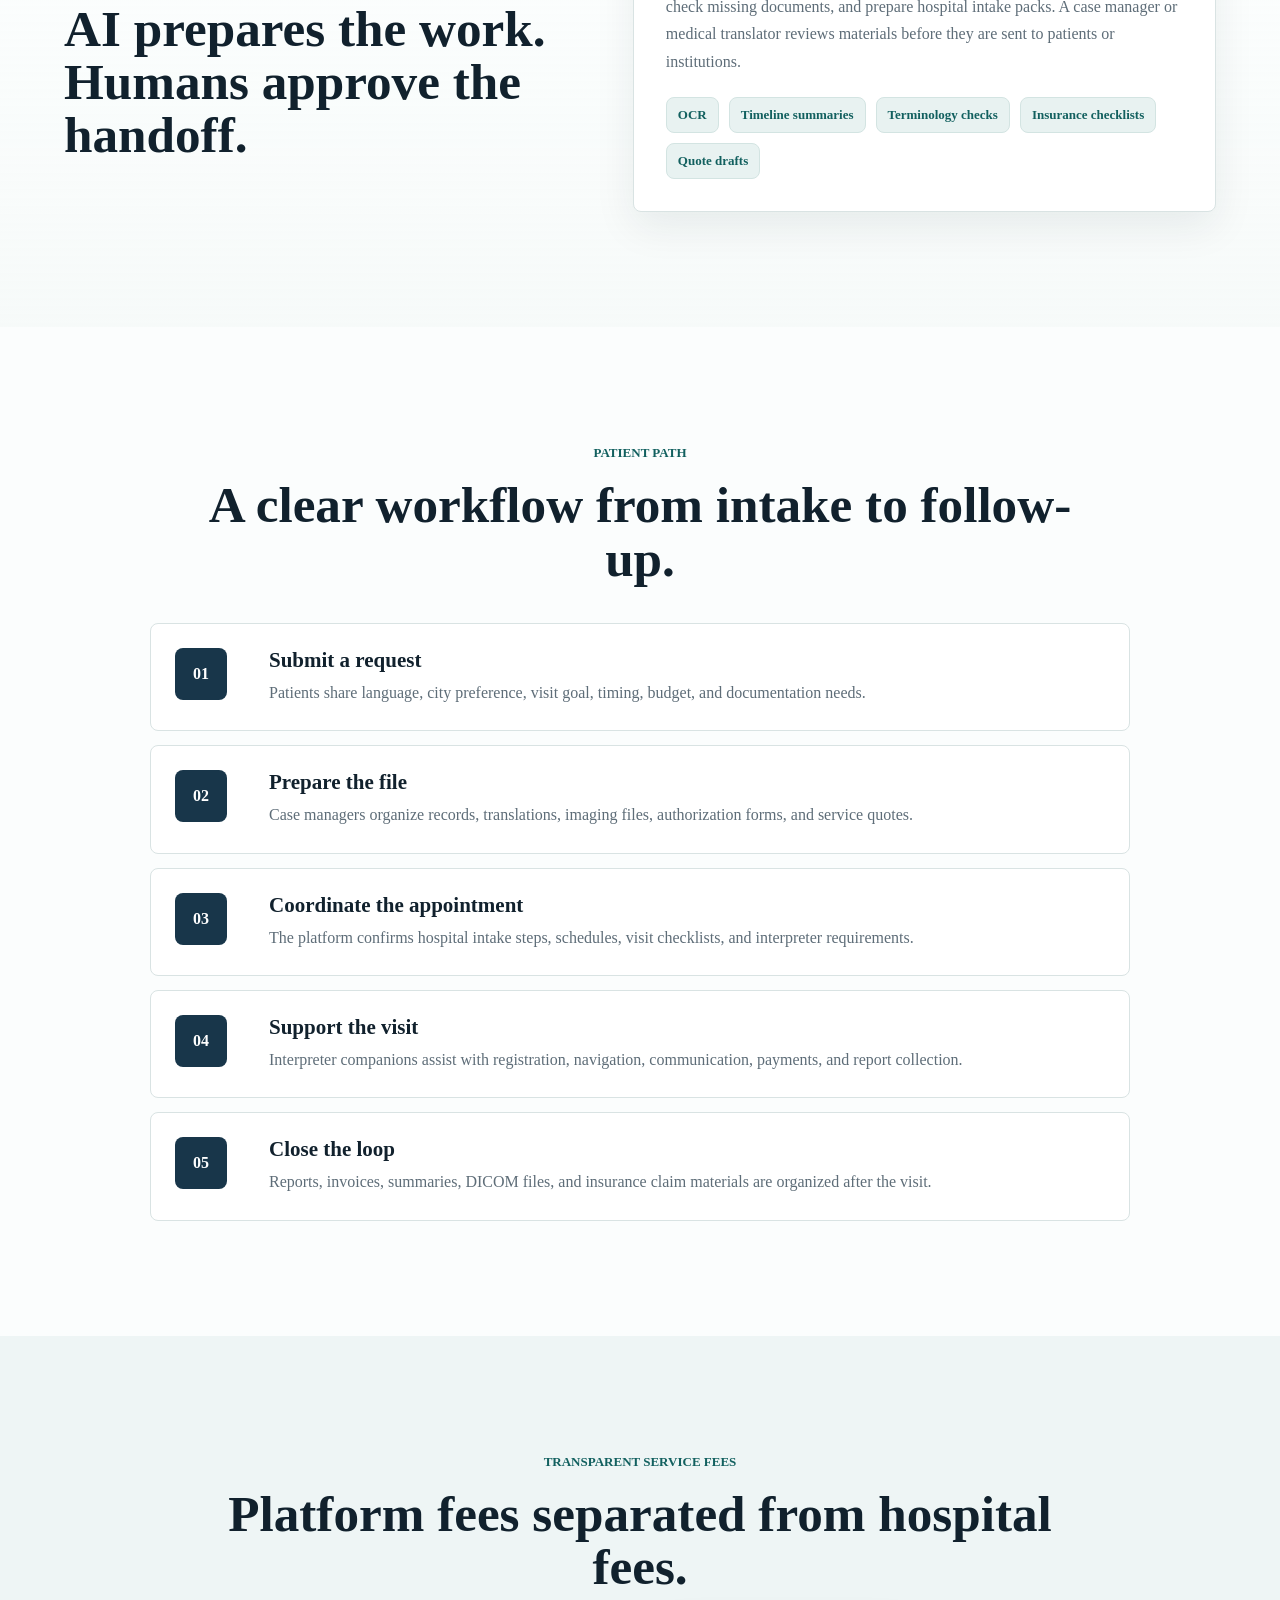
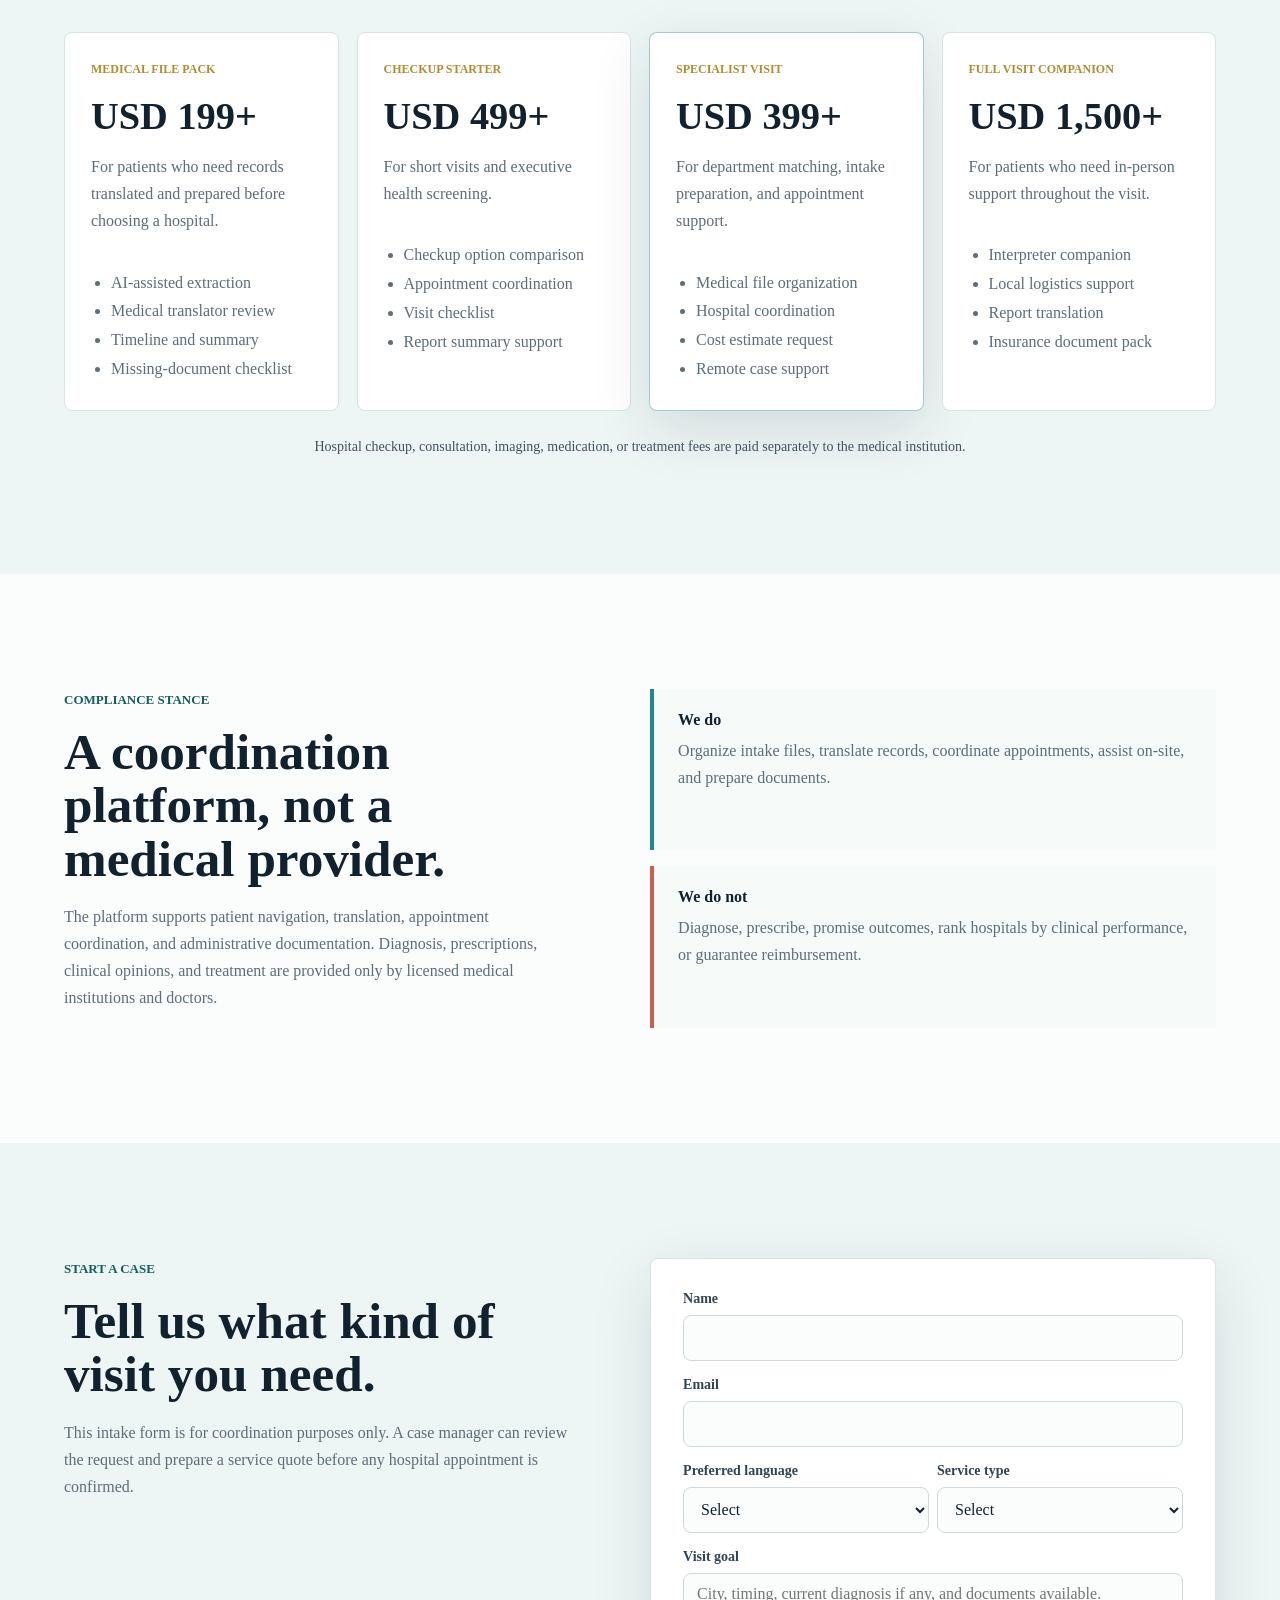
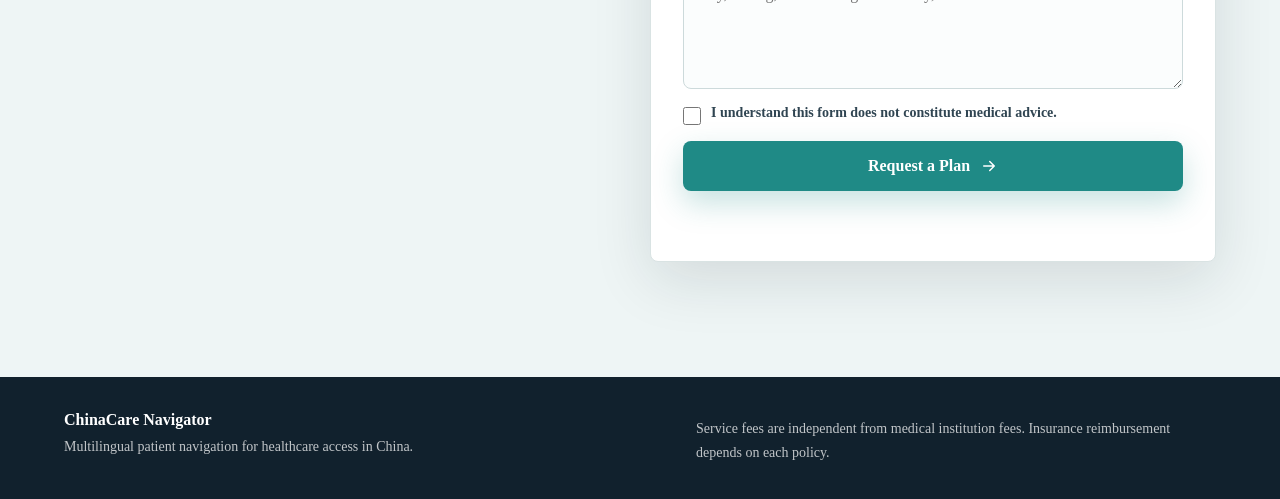
==== commit 20e0856c: "Add market landing pages and operating templates" ====
--- a/index.html
+++ b/index.html
@@ -57,7 +57,7 @@
           <dl class="hero-metrics" aria-label="Launch focus">
             <div>
               <dt>Languages</dt>
-              <dd>English, Russian, Arabic</dd>
+              <dd>English, Russian, Arabic, Korean</dd>
             </div>
             <div>
               <dt>Core cities</dt>
@@ -151,6 +151,7 @@
               <li>Second opinion case files</li>
               <li>On-site Russian-speaking support</li>
             </ul>
+            <a class="text-link" href="pages/russian-specialist.html">View Russian-market page</a>
           </article>
           <article class="market-panel">
             <p class="market-kicker">High-value lane</p>
@@ -161,6 +162,7 @@
               <li>Fast imaging coordination</li>
               <li>Insurance-ready documentation</li>
             </ul>
+            <a class="text-link" href="pages/executive-checkup.html">View executive checkup page</a>
           </article>
           <article class="market-panel accent">
             <p class="market-kicker">Expansion lane</p>
@@ -181,6 +183,7 @@
               <li>Korean-speaking hospital navigation</li>
               <li>Semiconductor and business traveler packages</li>
             </ul>
+            <a class="text-link" href="pages/korean-visitor-checkup.html">View Korea test page</a>
           </article>
         </div>
       </section>
--- a/styles.css
+++ b/styles.css
@@ -348,6 +348,18 @@
   margin-bottom: 0;
 }
 
+.text-link {
+  color: var(--teal-dark);
+  display: inline-flex;
+  font-size: 14px;
+  font-weight: 820;
+  margin-top: 22px;
+}
+
+.text-link:hover {
+  color: var(--ink);
+}
+
 .icon {
   align-items: center;
   background: #e8f2f1;
@@ -638,6 +650,106 @@
   max-width: 520px;
 }
 
+.landing-page {
+  background: #fbfdfd;
+}
+
+.landing-hero {
+  align-items: stretch;
+  display: grid;
+  gap: 0;
+  grid-template-columns: minmax(0, 0.95fr) minmax(420px, 1fr);
+  min-height: 680px;
+  padding-top: 72px;
+}
+
+.landing-copy {
+  display: flex;
+  flex-direction: column;
+  justify-content: center;
+  padding: clamp(58px, 8vw, 110px) clamp(22px, 5vw, 72px);
+}
+
+.landing-copy h1 {
+  font-size: clamp(42px, 5vw, 70px);
+  max-width: 780px;
+}
+
+.landing-copy p {
+  font-size: 19px;
+  max-width: 680px;
+}
+
+.landing-visual {
+  min-height: 520px;
+  overflow: hidden;
+  position: relative;
+}
+
+.landing-visual::after {
+  background: linear-gradient(90deg, rgba(251, 253, 253, 0.85), rgba(251, 253, 253, 0.06));
+  content: "";
+  inset: 0;
+  position: absolute;
+}
+
+.landing-visual img {
+  height: 100%;
+  object-fit: cover;
+  object-position: center;
+  width: 100%;
+}
+
+.landing-section {
+  padding: clamp(64px, 8vw, 106px) clamp(22px, 5vw, 72px);
+}
+
+.landing-grid {
+  display: grid;
+  gap: 18px;
+  grid-template-columns: repeat(3, minmax(0, 1fr));
+  margin: 0 auto;
+  max-width: 1180px;
+}
+
+.landing-grid article {
+  background: #fff;
+  border: 1px solid var(--line);
+  border-radius: 8px;
+  padding: 26px;
+}
+
+.landing-grid p,
+.feature-list p {
+  margin-bottom: 0;
+}
+
+.feature-list {
+  background: #fff;
+  border: 1px solid var(--line);
+  border-radius: 8px;
+  display: grid;
+  gap: 14px;
+  padding: clamp(22px, 4vw, 32px);
+}
+
+.fine-print {
+  color: #6c5a36;
+  font-size: 14px;
+  font-weight: 720;
+}
+
+.document-list,
+.compact-steps {
+  background: #fff;
+  border: 1px solid var(--line);
+  border-radius: 8px;
+  color: var(--muted);
+  line-height: 1.9;
+  margin: 0;
+  padding: 26px 26px 26px 48px;
+}
+
 @media (max-width: 980px) {
   .nav-links {
     display: none;
@@ -645,8 +757,18 @@
 
   .services-grid,
   .pricing-grid,
-  .market-layout {
+  .market-layout,
+  .landing-grid {
     grid-template-columns: 1fr 1fr;
+  }
+
+  .landing-hero {
+    grid-template-columns: 1fr;
+  }
+
+  .landing-visual {
+    min-height: 360px;
+    order: -1;
   }
 
   .section-grid,
@@ -714,8 +836,21 @@
 
   .services-grid,
   .pricing-grid,
-  .market-layout {
+  .market-layout,
+  .landing-grid {
     grid-template-columns: 1fr;
+  }
+
+  .landing-hero {
+    padding-top: 66px;
+  }
+
+  .landing-copy {
+    padding: 42px 18px 56px;
+  }
+
+  .landing-visual {
+    min-height: 260px;
   }
 
   .timeline li {
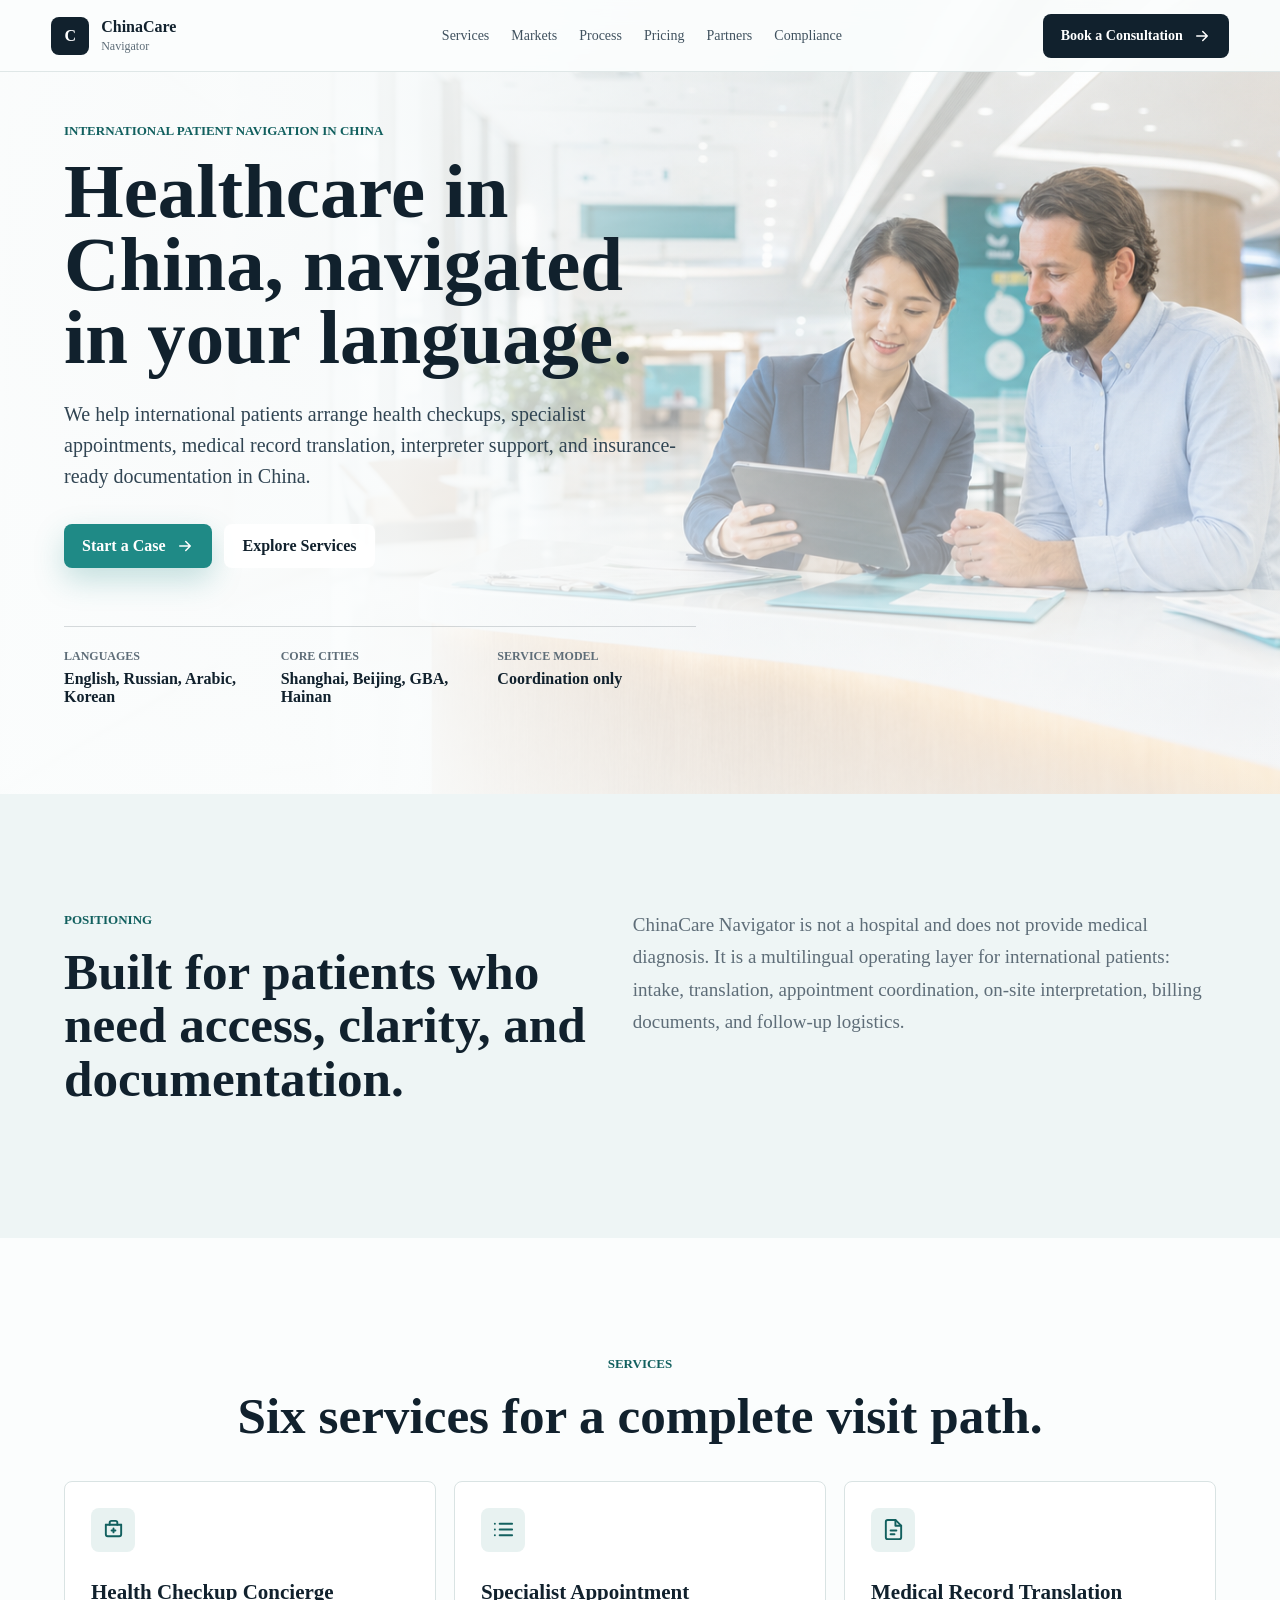
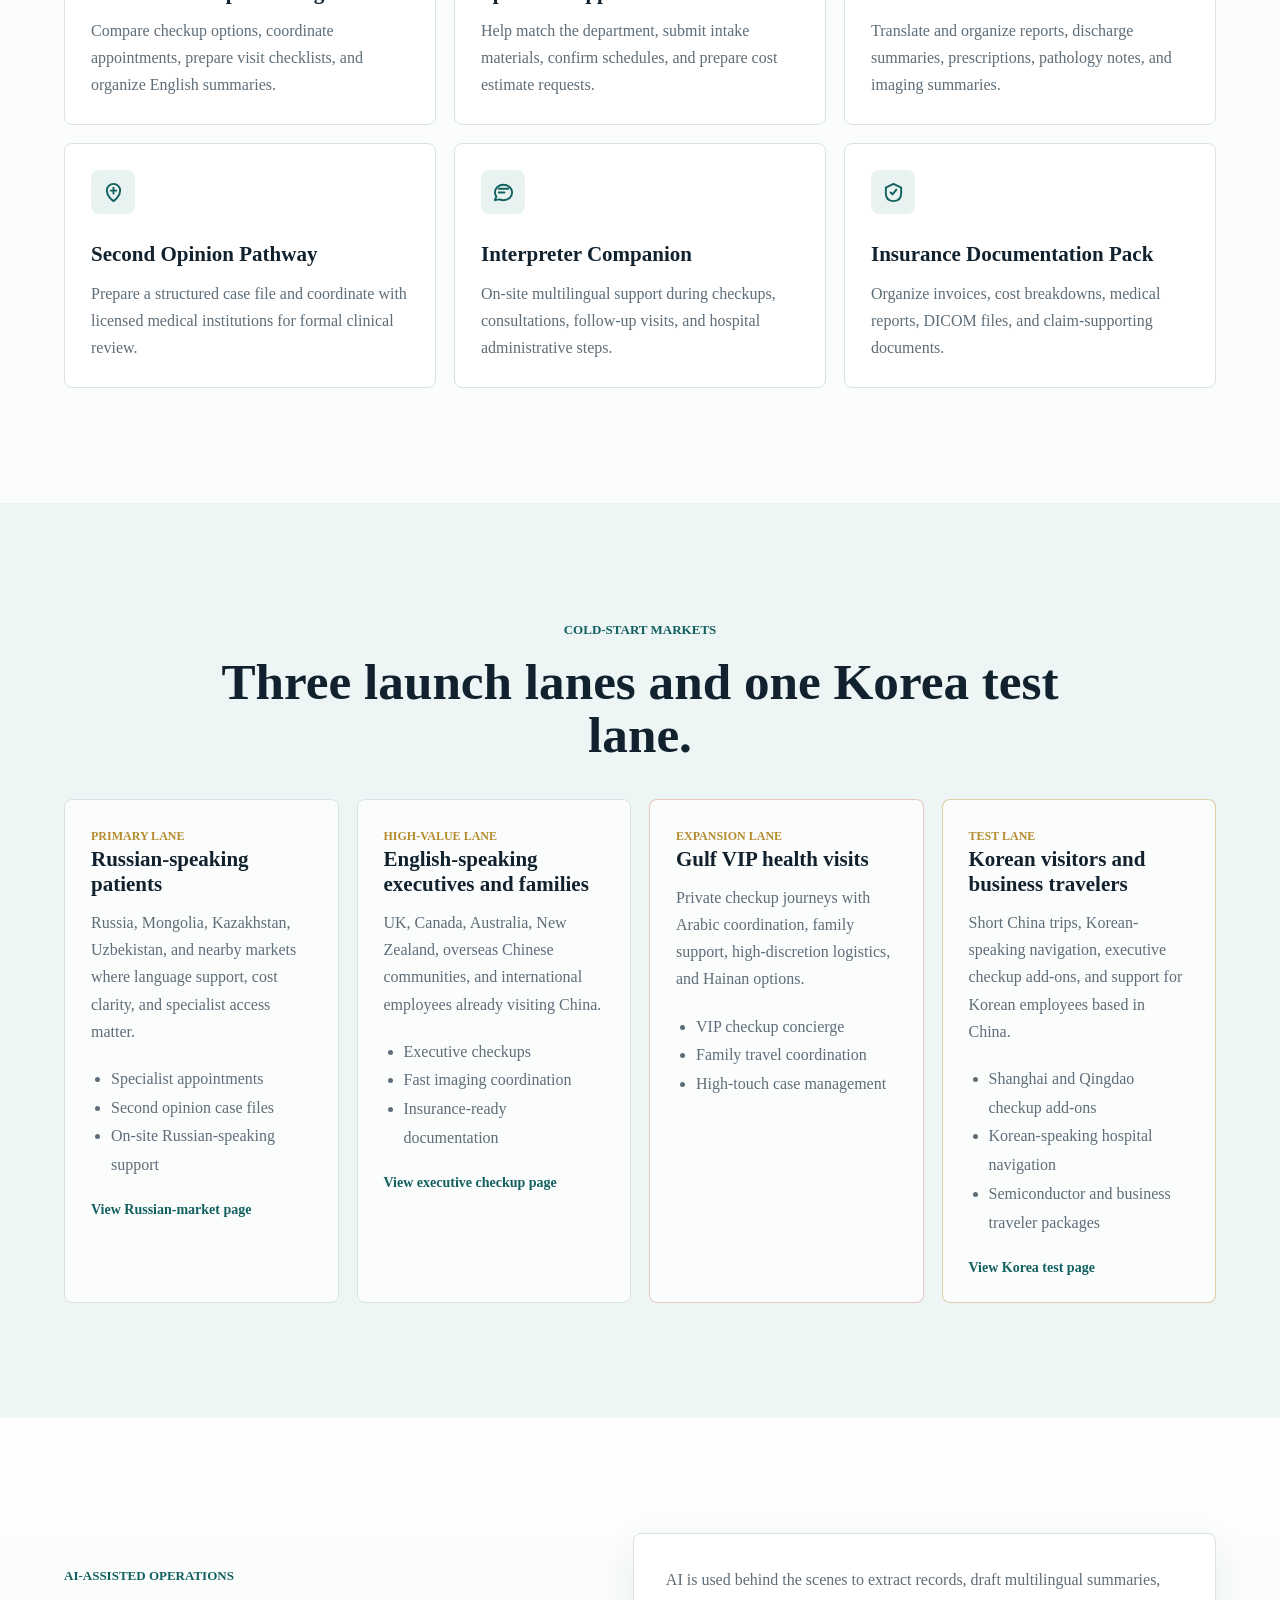
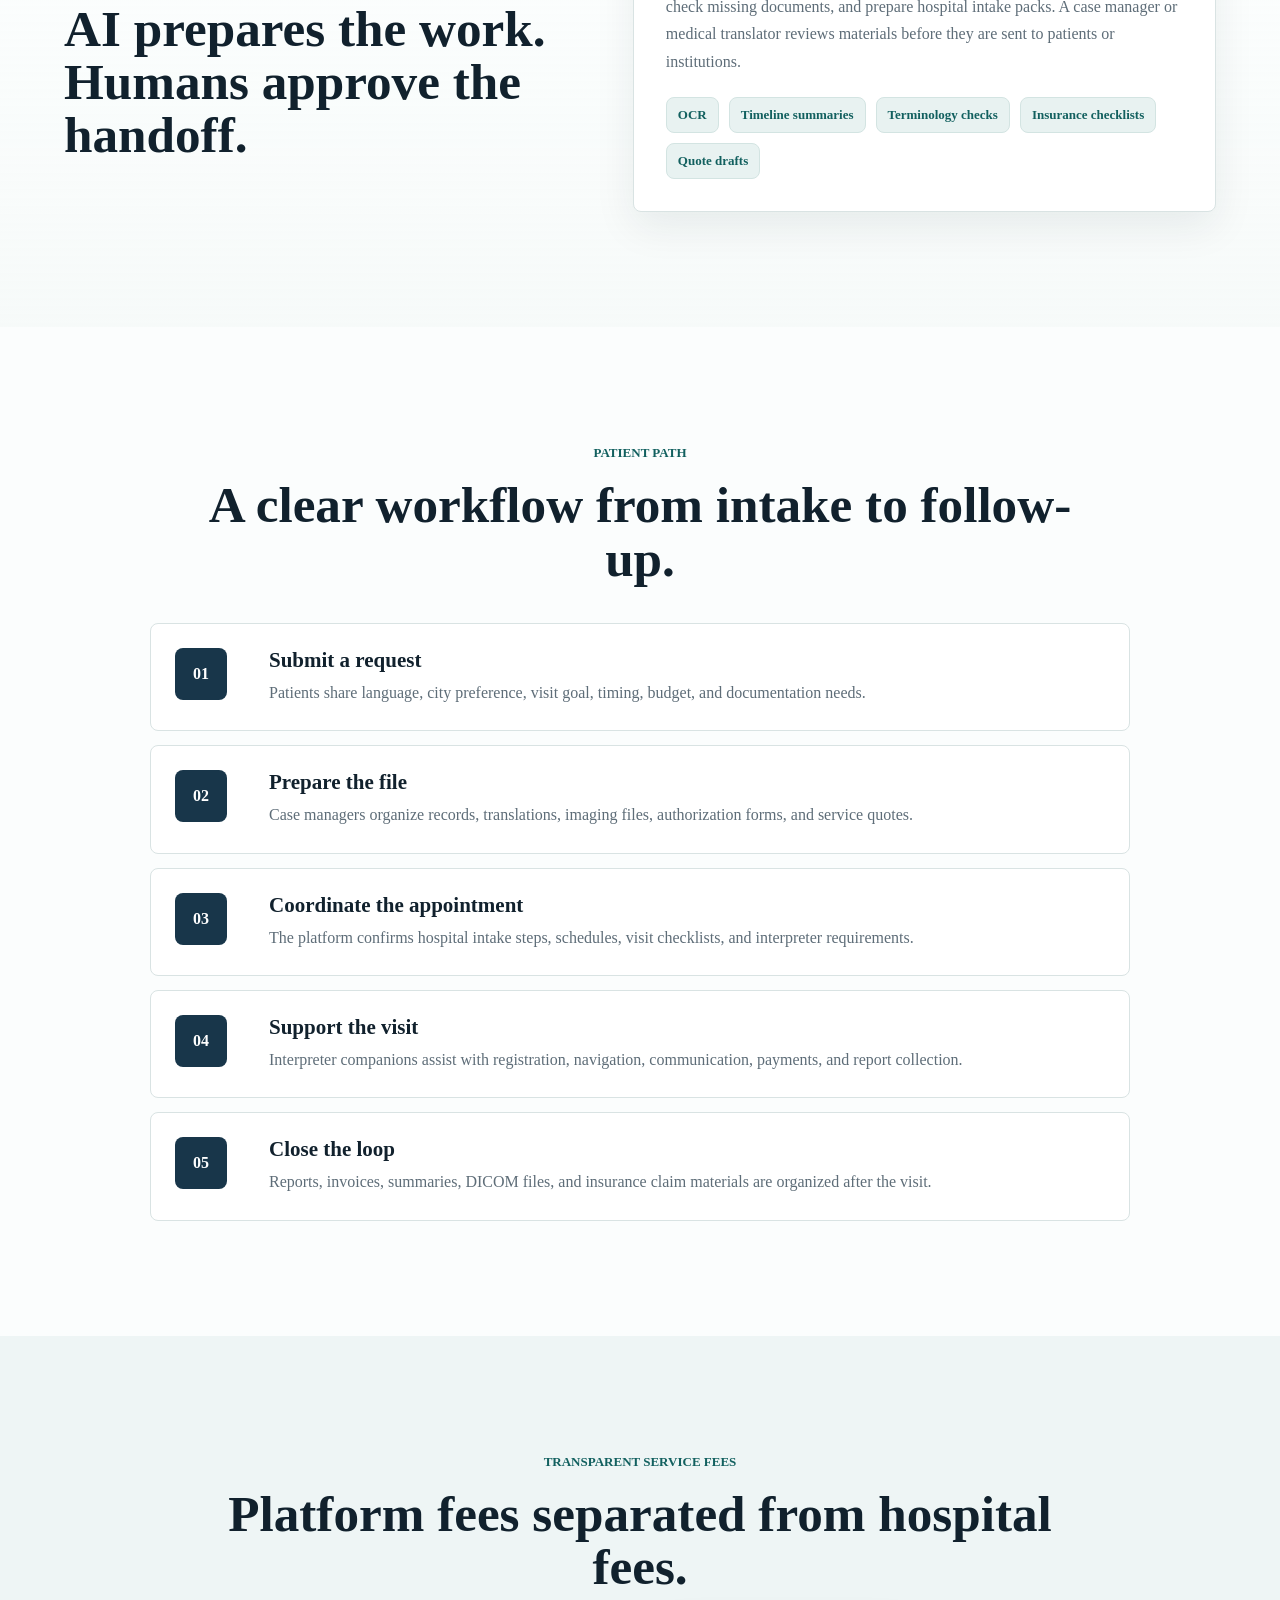
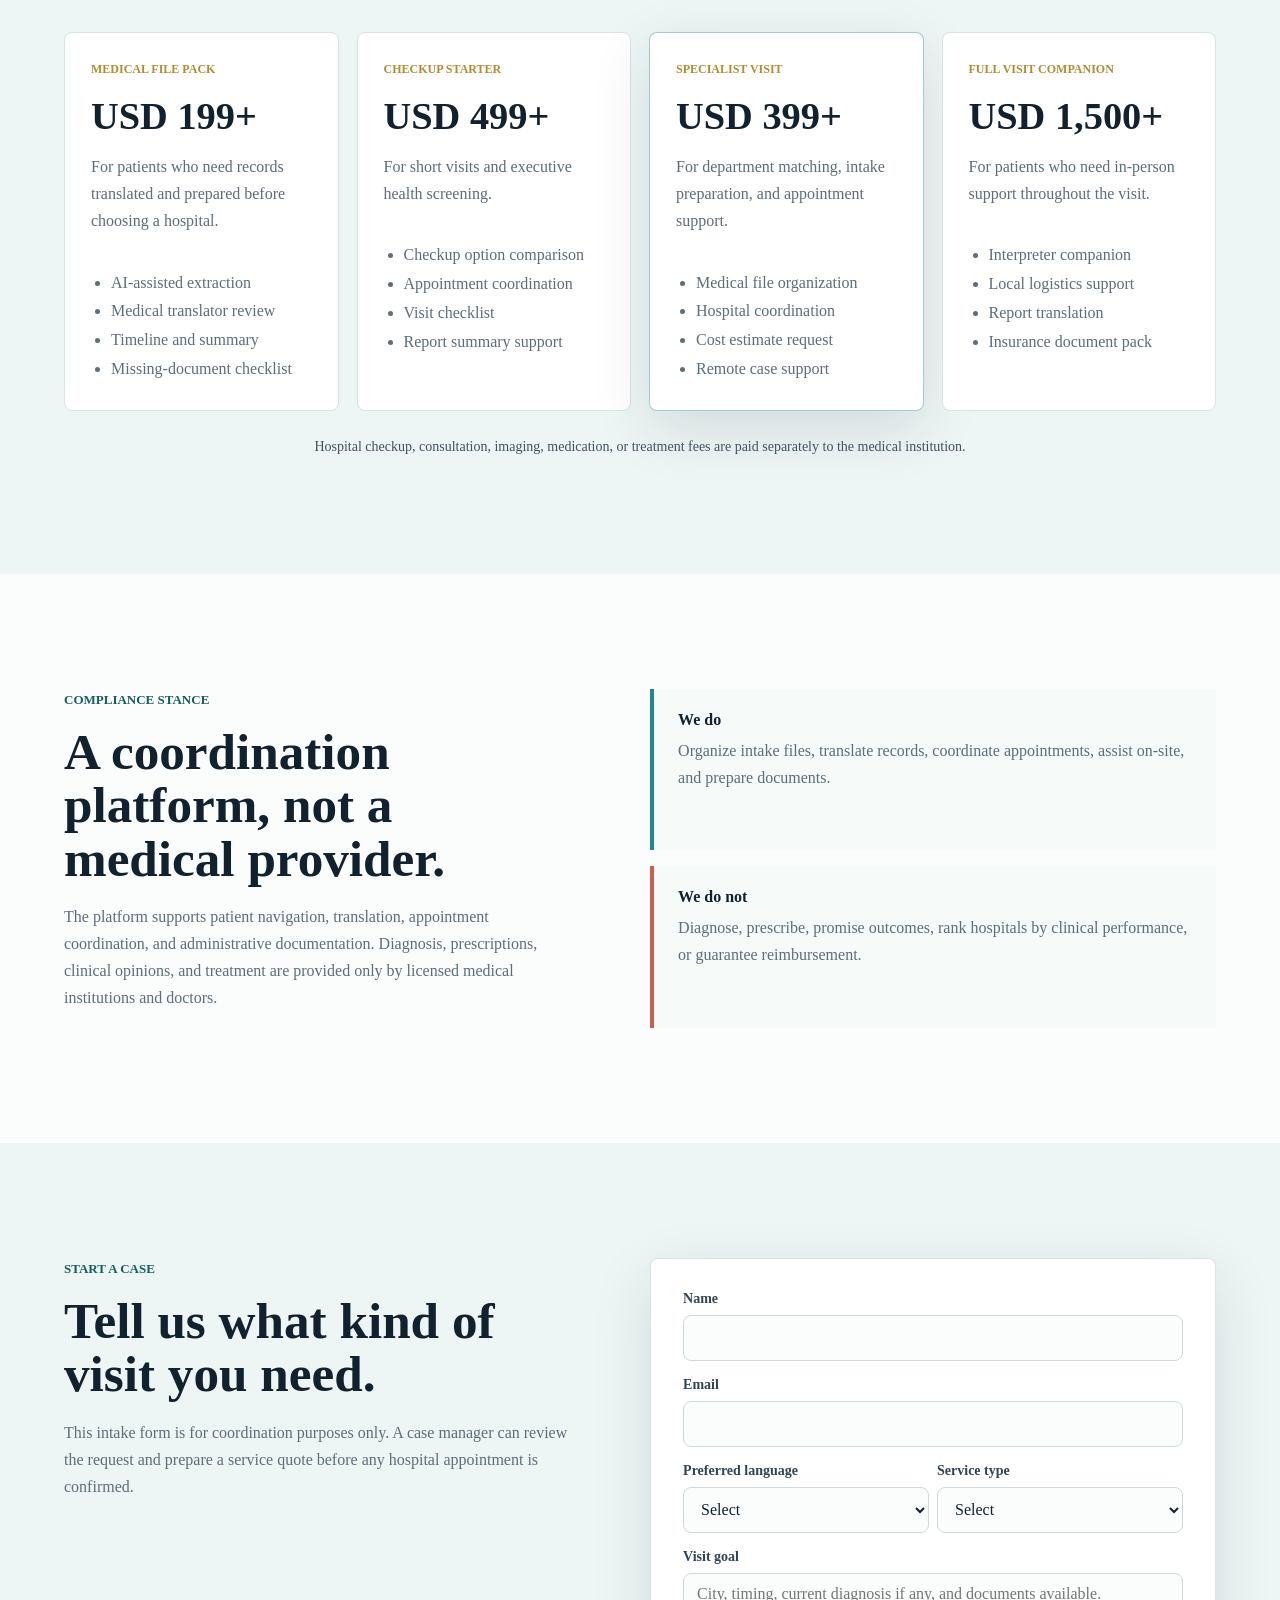
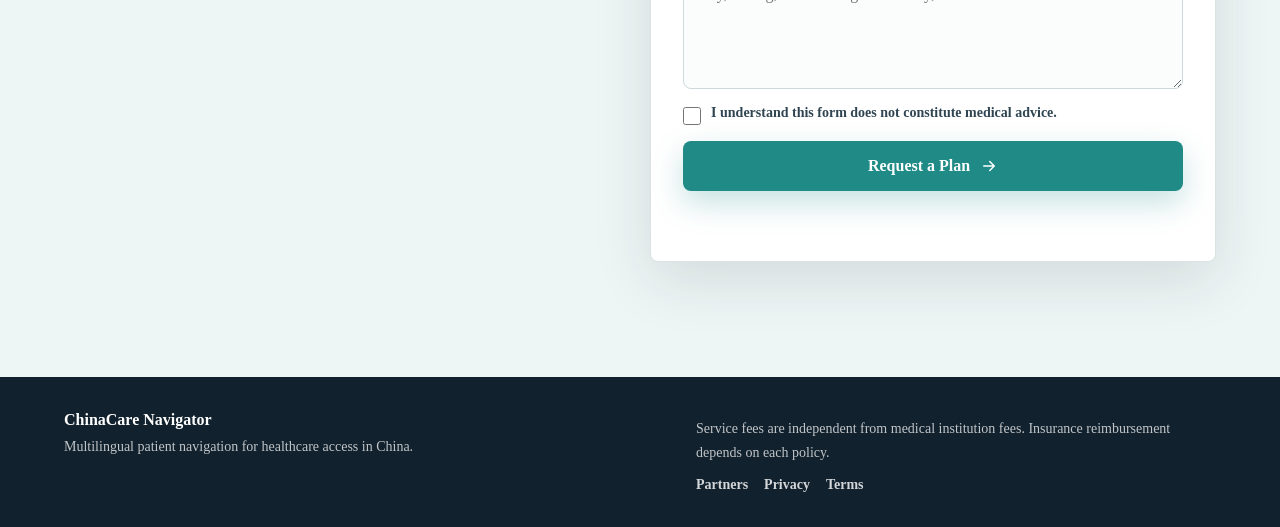
==== commit 84ce8dac: "Add partner legal and SEO pages" ====
--- a/index.html
+++ b/index.html
@@ -24,6 +24,7 @@
         <a href="#markets">Markets</a>
         <a href="#process">Process</a>
         <a href="#pricing">Pricing</a>
+        <a href="pages/partners.html">Partners</a>
         <a href="#compliance">Compliance</a>
       </nav>
       <a class="header-cta" href="#contact">
@@ -403,7 +404,14 @@
         <strong>ChinaCare Navigator</strong>
         <p>Multilingual patient navigation for healthcare access in China.</p>
       </div>
-      <p>Service fees are independent from medical institution fees. Insurance reimbursement depends on each policy.</p>
+      <div class="footer-stack">
+        <p>Service fees are independent from medical institution fees. Insurance reimbursement depends on each policy.</p>
+        <nav class="footer-links" aria-label="Footer links">
+          <a href="pages/partners.html">Partners</a>
+          <a href="pages/privacy.html">Privacy</a>
+          <a href="pages/terms.html">Terms</a>
+        </nav>
+      </div>
     </footer>
 
     <script src="script.js"></script>
--- a/styles.css
+++ b/styles.css
@@ -650,6 +650,27 @@
   max-width: 520px;
 }
 
+.footer-stack {
+  display: grid;
+  gap: 12px;
+}
+
+.footer-links {
+  display: flex;
+  flex-wrap: wrap;
+  gap: 16px;
+}
+
+.footer-links a {
+  color: rgba(255, 255, 255, 0.82);
+  font-size: 14px;
+  font-weight: 720;
+}
+
+.footer-links a:hover {
+  color: #fff;
+}
+
 .landing-page {
   background: #fbfdfd;
 }
@@ -750,6 +771,40 @@
   padding: 26px 26px 26px 48px;
 }
 
+.document-page {
+  background: #fbfdfd;
+}
+
+.legal-layout {
+  margin: 0 auto;
+  max-width: 900px;
+  padding: 140px 22px 96px;
+}
+
+.legal-layout h1 {
+  font-size: clamp(42px, 5vw, 68px);
+  margin-bottom: 18px;
+}
+
+.legal-lead {
+  font-size: 19px;
+  margin-bottom: 44px;
+}
+
+.legal-layout section {
+  border-top: 1px solid var(--line);
+  padding: 28px 0;
+}
+
+.legal-layout h2 {
+  font-size: 25px;
+  margin-bottom: 10px;
+}
+
+.legal-layout p {
+  margin-bottom: 0;
+}
+
 @media (max-width: 980px) {
   .nav-links {
     display: none;
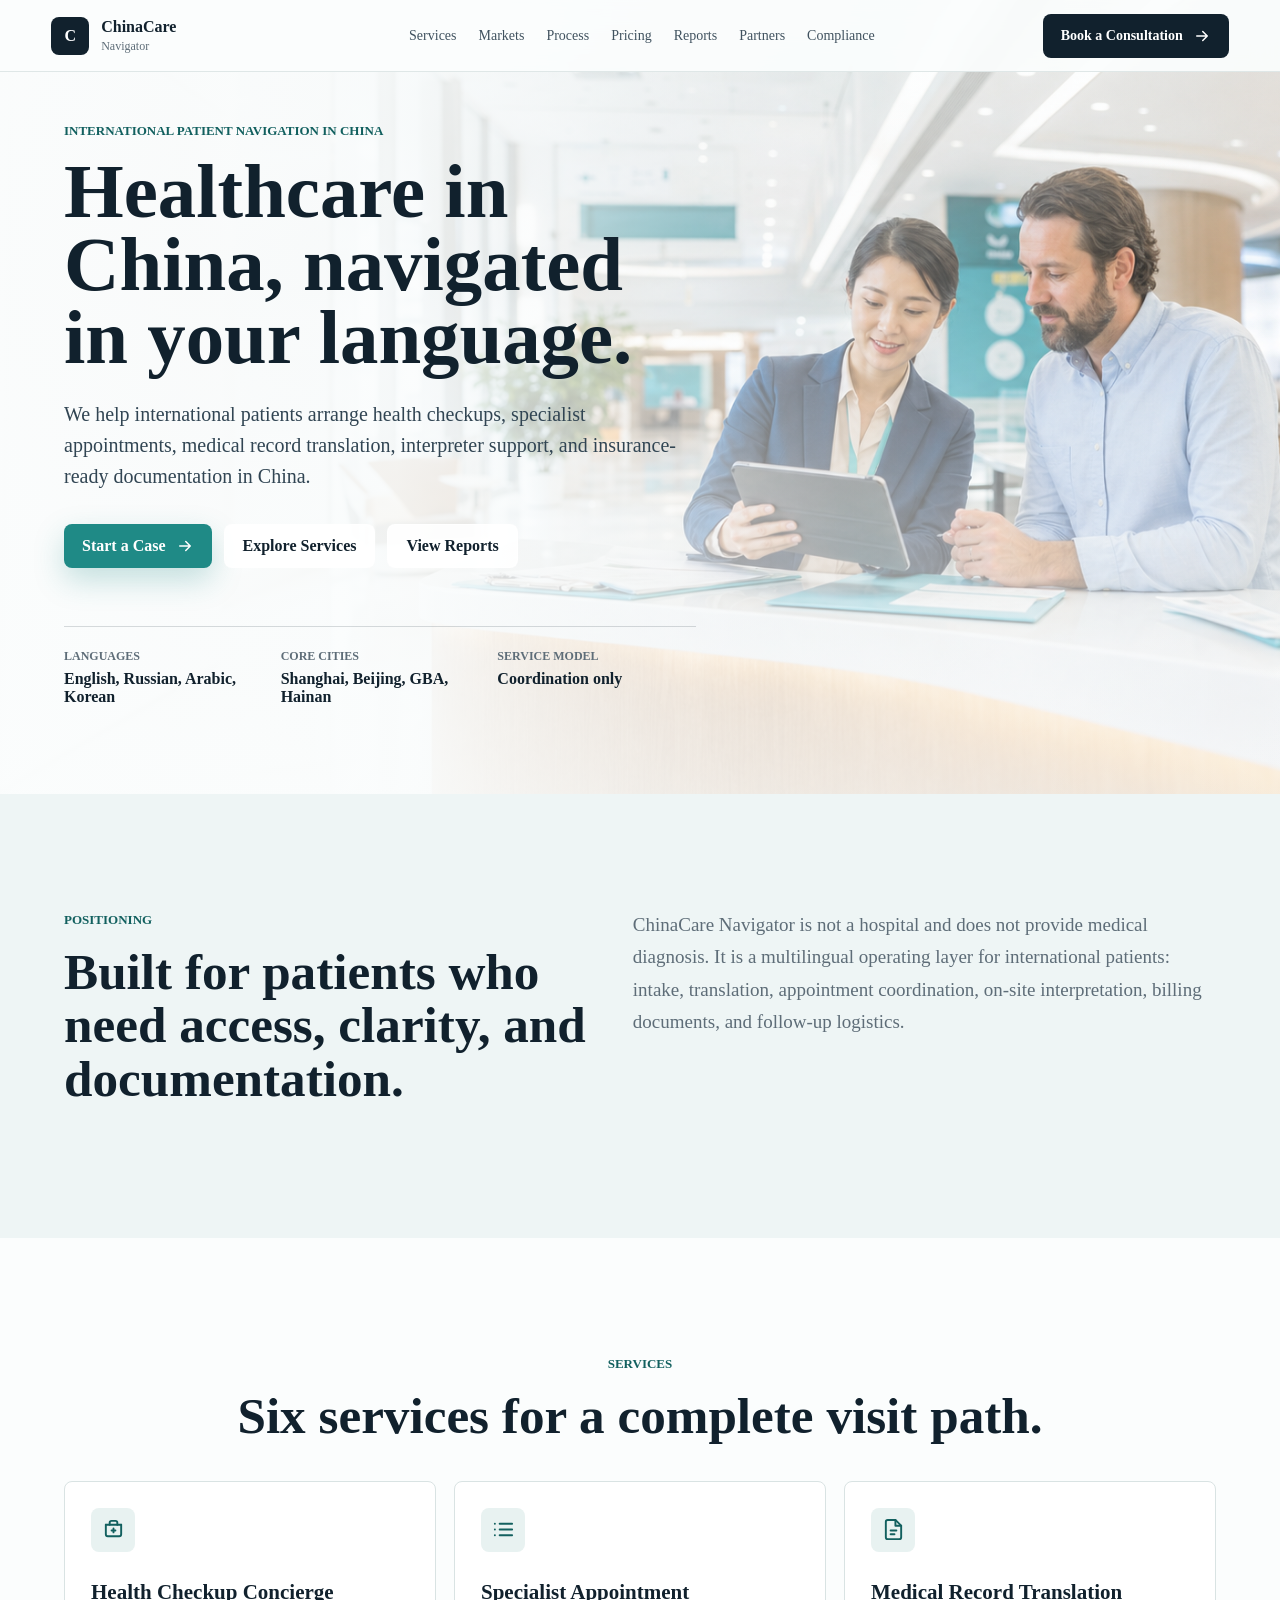
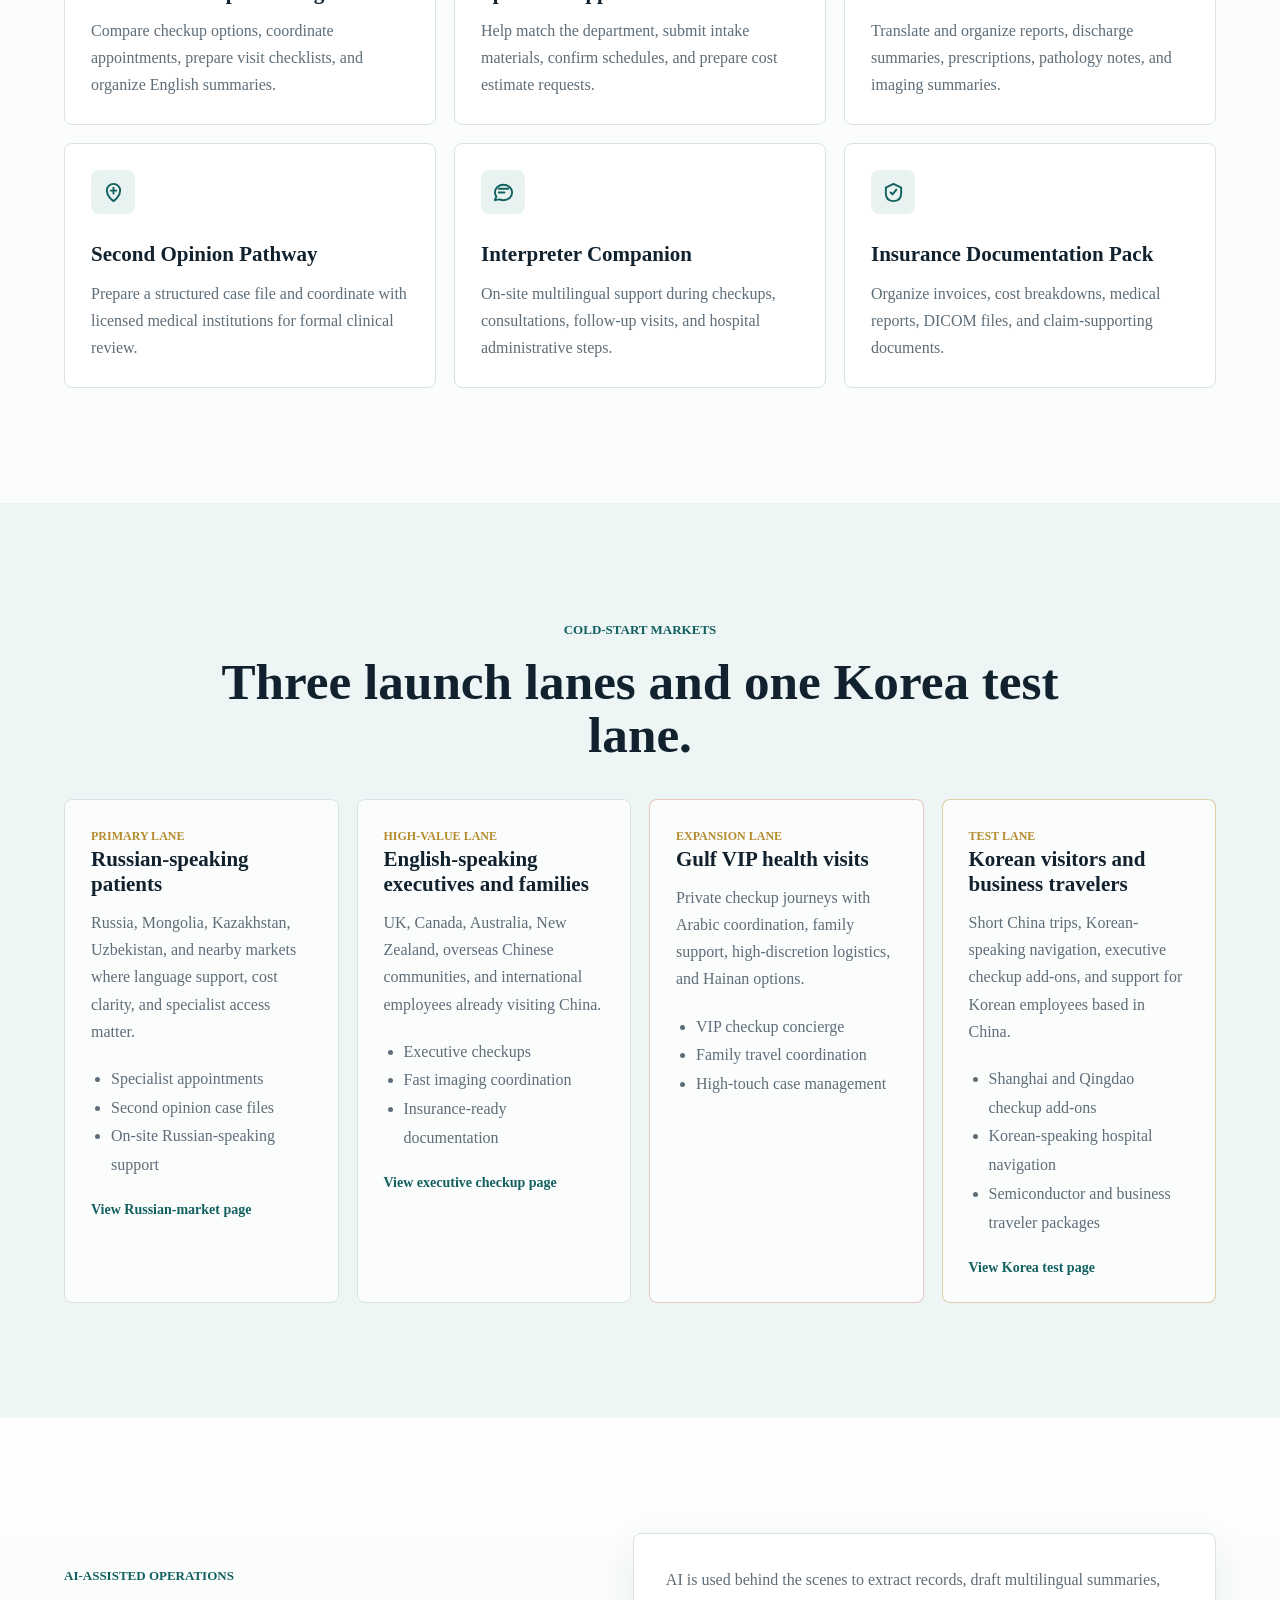
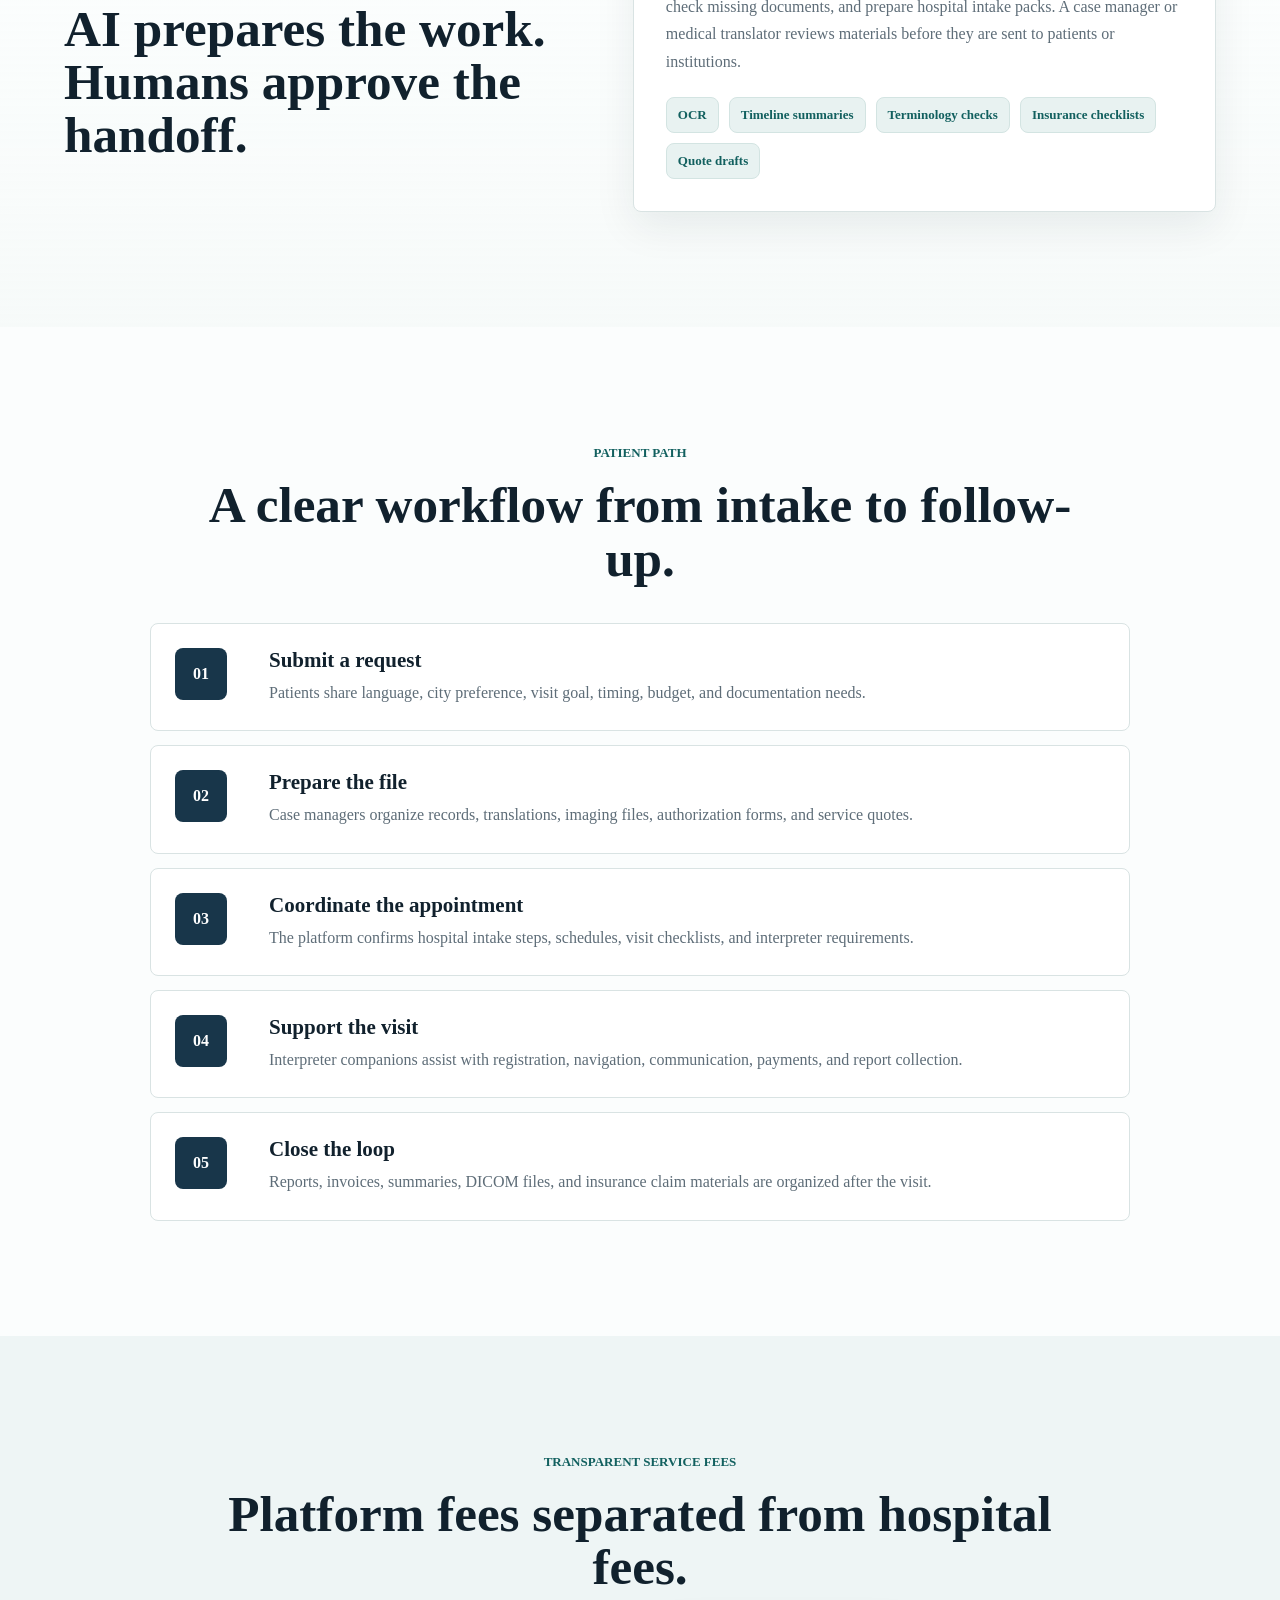
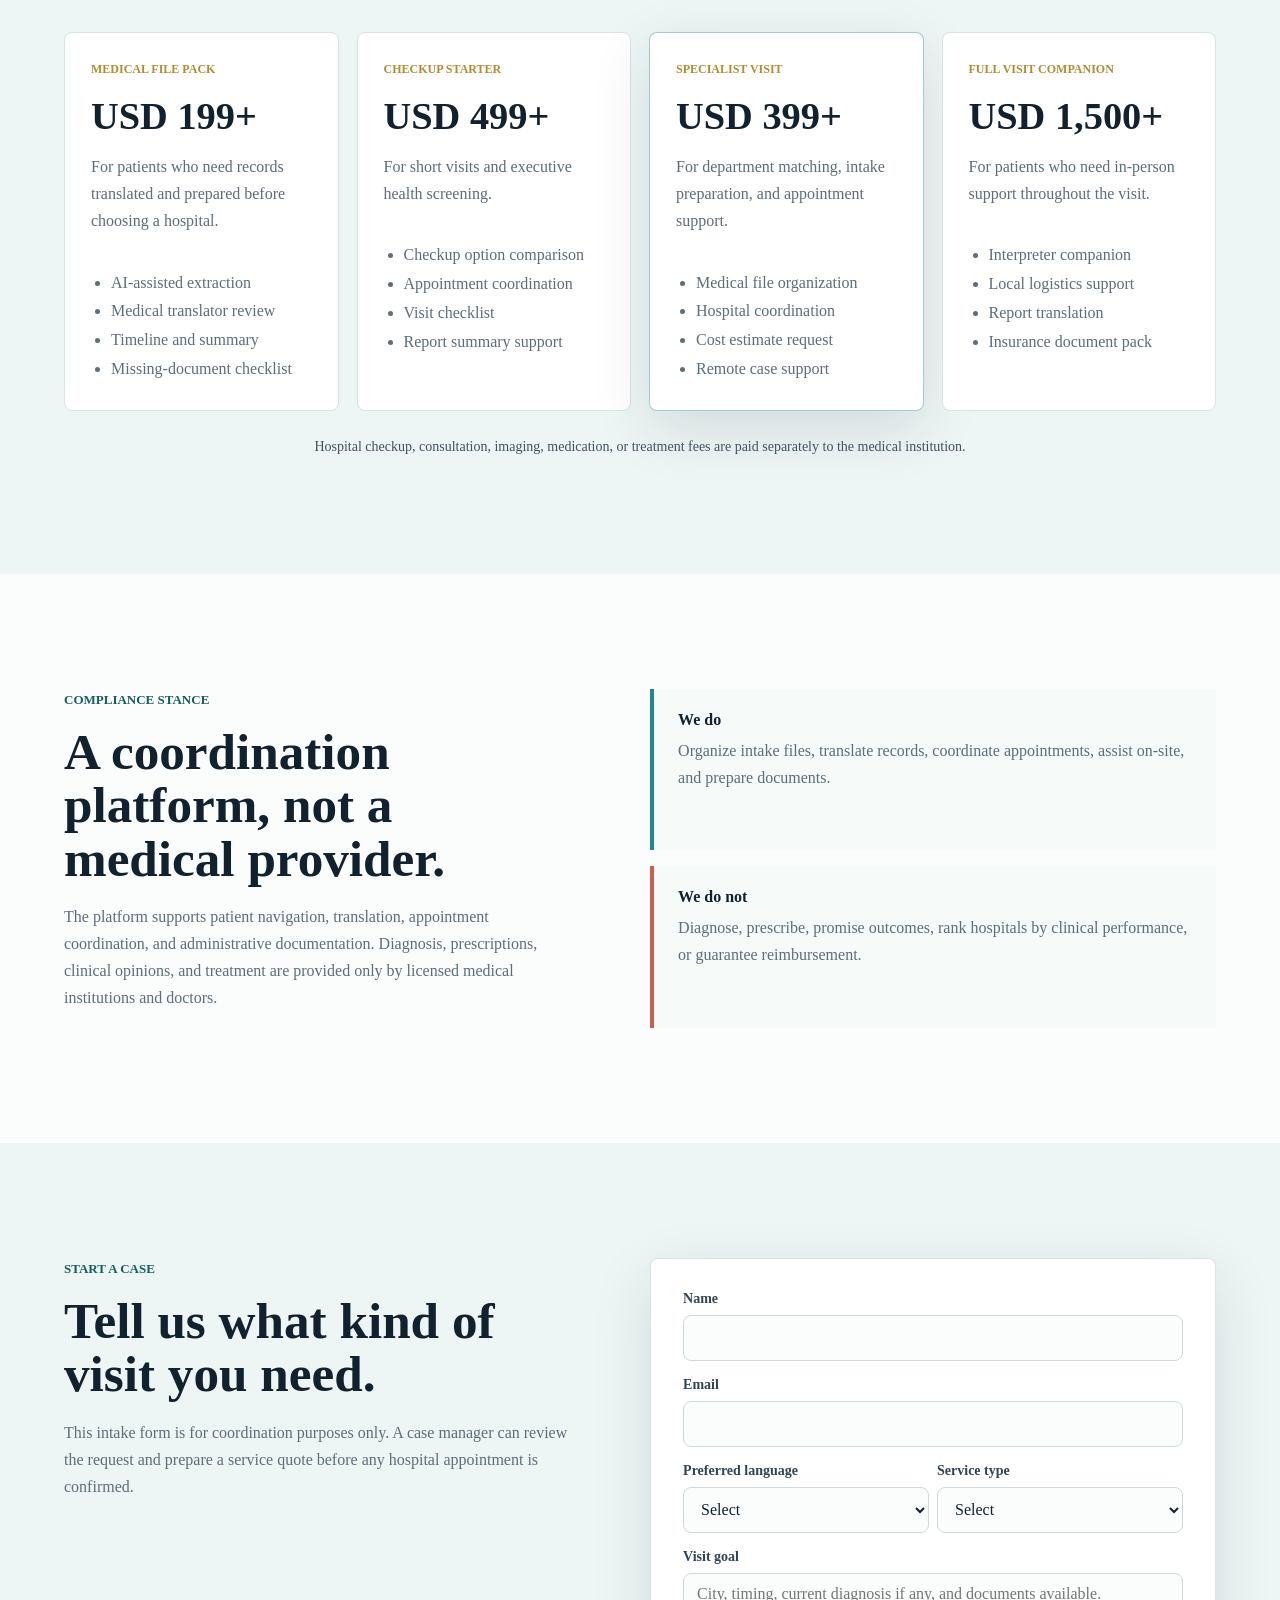
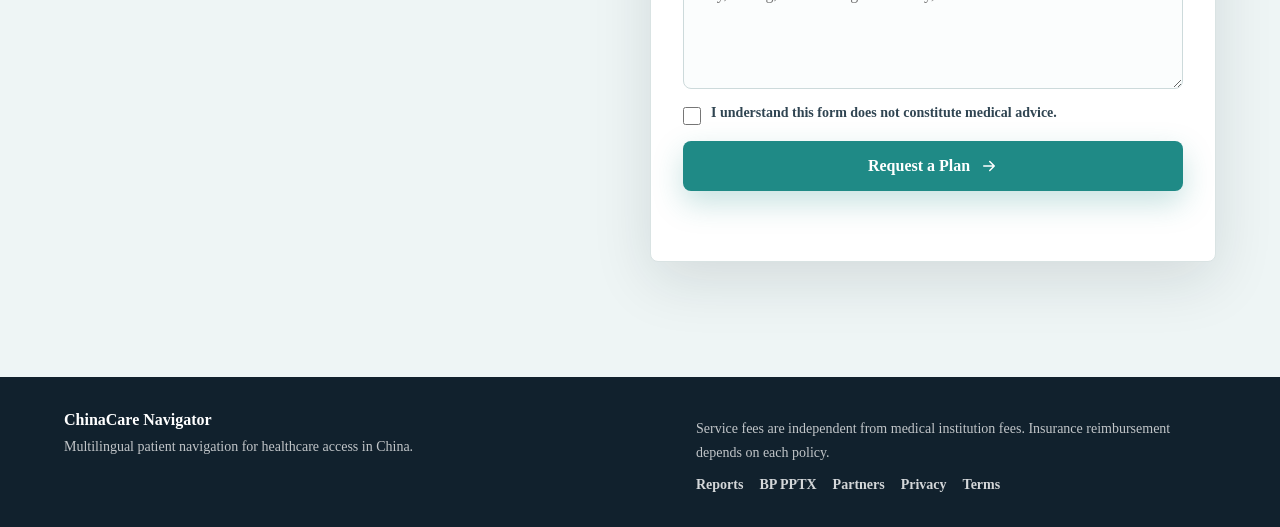
==== commit 473f17ea: "Add HTML reports and BP deck download" ====
--- a/index.html
+++ b/index.html
@@ -24,6 +24,7 @@
         <a href="#markets">Markets</a>
         <a href="#process">Process</a>
         <a href="#pricing">Pricing</a>
+        <a href="reports/index.html">Reports</a>
         <a href="pages/partners.html">Partners</a>
         <a href="#compliance">Compliance</a>
       </nav>
@@ -54,6 +55,7 @@
               </svg>
             </a>
             <a class="button secondary" href="#services">Explore Services</a>
+            <a class="button secondary" href="reports/index.html">View Reports</a>
           </div>
           <dl class="hero-metrics" aria-label="Launch focus">
             <div>
@@ -407,6 +409,8 @@
       <div class="footer-stack">
         <p>Service fees are independent from medical institution fees. Insurance reimbursement depends on each policy.</p>
         <nav class="footer-links" aria-label="Footer links">
+          <a href="reports/index.html">Reports</a>
+          <a href="downloads/chinacare-navigator-bp.pptx" download>BP PPTX</a>
           <a href="pages/partners.html">Partners</a>
           <a href="pages/privacy.html">Privacy</a>
           <a href="pages/terms.html">Terms</a>
--- a/styles.css
+++ b/styles.css
@@ -805,6 +805,149 @@
   margin-bottom: 0;
 }
 
+.report-page {
+  background: #fbfdfd;
+}
+
+.report-layout {
+  display: grid;
+  gap: clamp(28px, 5vw, 64px);
+  grid-template-columns: minmax(260px, 360px) minmax(0, 1fr);
+  margin: 0 auto;
+  max-width: 1320px;
+  padding: 132px clamp(18px, 4vw, 56px) 88px;
+}
+
+.report-rail {
+  align-self: start;
+  position: sticky;
+  top: 96px;
+}
+
+.report-rail h1,
+.report-index-hero h1 {
+  font-size: clamp(42px, 5vw, 68px);
+  margin-bottom: 18px;
+}
+
+.report-download {
+  margin-top: 18px;
+}
+
+.report-content {
+  background: #fff;
+  border: 1px solid var(--line);
+  border-radius: 8px;
+  box-shadow: 0 14px 44px rgba(17, 33, 45, 0.08);
+  padding: clamp(26px, 4vw, 54px);
+}
+
+.report-content h2 {
+  border-top: 1px solid var(--line);
+  font-size: clamp(28px, 3vw, 42px);
+  margin: 42px 0 16px;
+  padding-top: 32px;
+}
+
+.report-content h2:first-child {
+  border-top: 0;
+  margin-top: 0;
+  padding-top: 0;
+}
+
+.report-content h3 {
+  color: var(--navy);
+  font-size: 24px;
+  margin: 32px 0 12px;
+}
+
+.report-content h4,
+.report-content h5 {
+  color: var(--ink);
+  font-size: 19px;
+  margin: 26px 0 10px;
+}
+
+.report-content p {
+  margin-bottom: 16px;
+}
+
+.report-content blockquote {
+  border-left: 4px solid var(--teal);
+  margin: 22px 0;
+  padding: 12px 0 12px 20px;
+}
+
+.report-content blockquote p {
+  color: var(--ink);
+  font-size: 18px;
+  font-weight: 760;
+}
+
+.report-table-wrap {
+  border: 1px solid var(--line);
+  border-radius: 8px;
+  margin: 22px 0;
+  overflow-x: auto;
+}
+
+.report-content table {
+  border-collapse: collapse;
+  min-width: 720px;
+  width: 100%;
+}
+
+.report-content th,
+.report-content td {
+  border-bottom: 1px solid var(--line);
+  color: #40525f;
+  font-size: 14px;
+  line-height: 1.55;
+  padding: 12px 14px;
+  text-align: left;
+  vertical-align: top;
+}
+
+.report-content th {
+  background: #eef5f5;
+  color: var(--ink);
+  font-weight: 820;
+}
+
+.report-content tr:last-child td {
+  border-bottom: 0;
+}
+
+.report-index-hero {
+  margin: 0 auto;
+  max-width: 1180px;
+  padding-top: 144px;
+}
+
+.report-index-hero p {
+  font-size: 19px;
+  max-width: 780px;
+}
+
+.report-card-grid {
+  display: grid;
+  gap: 18px;
+  grid-template-columns: repeat(4, minmax(0, 1fr));
+  margin: 0 auto;
+  max-width: 1180px;
+}
+
+.report-card {
+  background: #fff;
+  border: 1px solid var(--line);
+  border-radius: 8px;
+  padding: 26px;
+}
+
+.report-card p {
+  margin-bottom: 0;
+}
+
 @media (max-width: 980px) {
   .nav-links {
     display: none;
@@ -828,8 +971,17 @@
 
   .section-grid,
   .compliance-layout,
-  .contact-layout {
+  .contact-layout,
+  .report-layout {
     grid-template-columns: 1fr;
+  }
+
+  .report-rail {
+    position: static;
+  }
+
+  .report-card-grid {
+    grid-template-columns: 1fr 1fr;
   }
 }
 
@@ -919,4 +1071,16 @@
   .site-footer {
     display: grid;
   }
-}
+
+  .report-layout {
+    padding: 104px 18px 64px;
+  }
+
+  .report-content {
+    padding: 22px;
+  }
+
+  .report-card-grid {
+    grid-template-columns: 1fr;
+  }
+}
